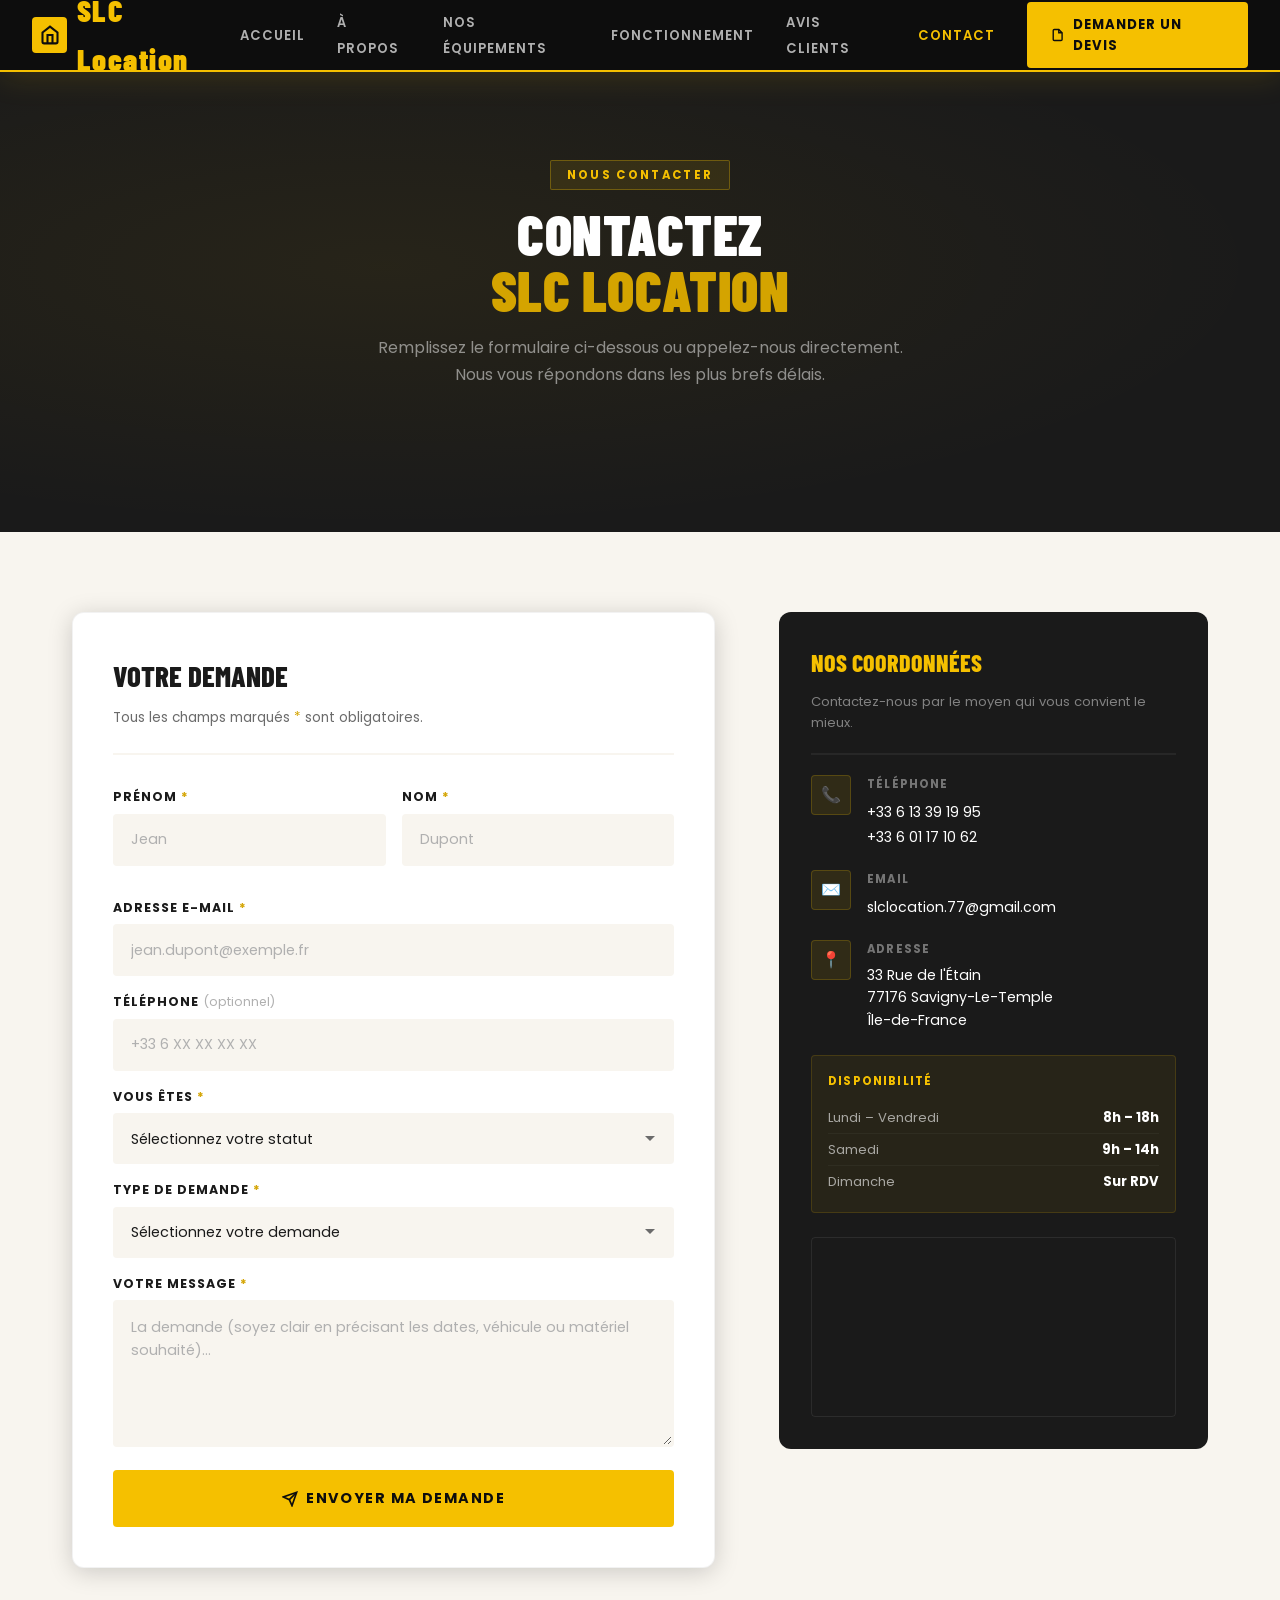
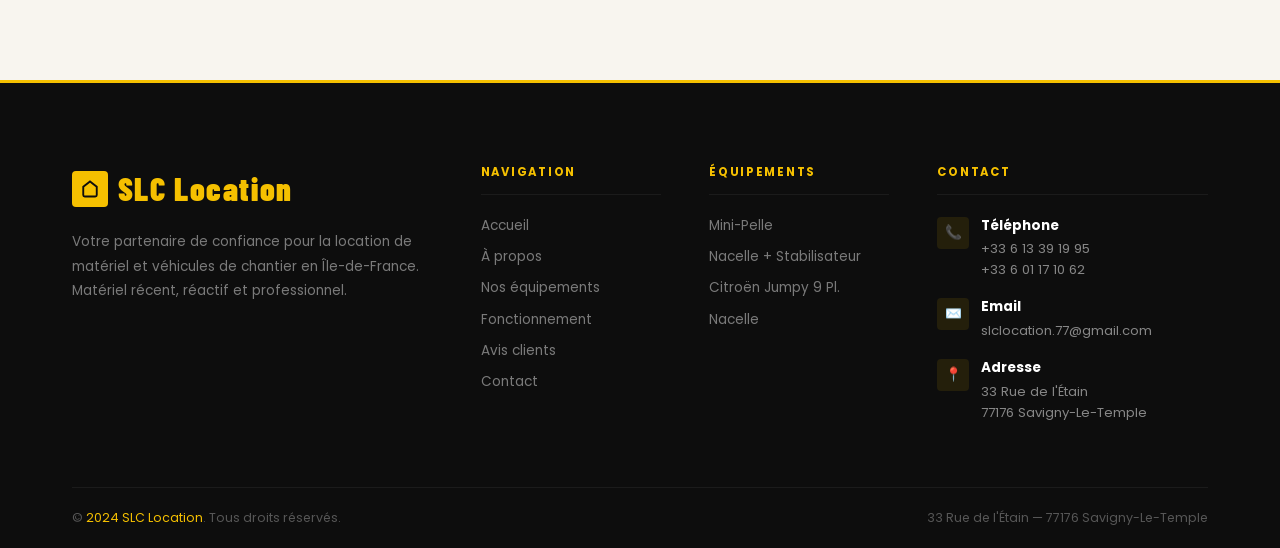
==== contact.html @ 25ac8e3c "Update contact.html" ====
<!DOCTYPE html>
<html lang="fr">
<head>
  <meta charset="UTF-8" />
  <meta name="viewport" content="width=device-width, initial-scale=1.0" />

  <!-- SEO -->
  <title>Contact &amp; Devis — SLC Location | Matériel Chantier Savigny-Le-Temple</title>
  <meta name="description" content="Contactez SLC Location pour un devis rapide de location de nacelles, mini-pelles, véhicules utilitaires. Réponse sous 24h. Savigny-Le-Temple, Île-de-France." />
  <meta name="keywords" content="contact SLC Location, devis location matériel chantier, location nacelle Seine-et-Marne, devis mini-pelle" />
  <meta name="author" content="SLC Location" />
  <meta name="robots" content="index, follow" />

  <!-- Open Graph -->
  <meta property="og:title" content="Contact — SLC Location" />
  <meta property="og:description" content="Demandez votre devis en ligne. Réponse rapide garantie." />
  <meta property="og:type" content="website" />
  <meta property="og:locale" content="fr_FR" />

  <!-- Fonts -->
  <link rel="preconnect" href="https://fonts.googleapis.com" />
  <link rel="preconnect" href="https://fonts.gstatic.com" crossorigin />
  <link href="https://fonts.googleapis.com/css2?family=Poppins:wght@300;400;500;600;700;800;900&family=Barlow+Condensed:wght@700;800;900&display=swap" rel="stylesheet" />

  <!-- Styles -->
  <link rel="stylesheet" href="style.css" />

  <!-- Canonical -->
  <link rel="canonical" href="https://slclocation.fr/contact.html" />
</head>
<body>

  <!-- =============================================
       NAVIGATION
       ============================================= -->
  <nav class="navbar scrolled" role="navigation" aria-label="Navigation principale">
    <a href="index.html" class="navbar__logo" aria-label="SLC Location - Retour accueil">
      <div class="navbar__logo-icon" aria-hidden="true">
        <svg width="20" height="20" viewBox="0 0 24 24" fill="none" stroke="currentColor" stroke-width="2.5">
          <path d="M3 9l9-7 9 7v11a2 2 0 0 1-2 2H5a2 2 0 0 1-2-2z"/>
          <polyline points="9 22 9 12 15 12 15 22"/>
        </svg>
      </div>
      <span>SLC <span>Location</span></span>
    </a>

    <!-- Desktop Menu -->
    <ul class="navbar__menu" role="list">
      <li><a href="index.html#accueil">Accueil</a></li>
      <li><a href="index.html#apropos">À propos</a></li>
      <li><a href="index.html#equipements">Nos équipements</a></li>
      <li><a href="index.html#fonctionnement">Fonctionnement</a></li>
      <li><a href="index.html#avis">Avis clients</a></li>
      <li><a href="contact.html" style="color:var(--yellow)">Contact</a></li>
      <li><a href="contact.html" class="btn-devis">
        <svg width="14" height="14" viewBox="0 0 24 24" fill="none" stroke="currentColor" stroke-width="2.5" aria-hidden="true">
          <path d="M14 2H6a2 2 0 0 0-2 2v16a2 2 0 0 0 2 2h12a2 2 0 0 0 2-2V8z"/>
          <polyline points="14 2 14 8 20 8"/>
        </svg>
        Demander un devis
      </a></li>
    </ul>

    <!-- Hamburger -->
    <button
      id="hamburger-btn"
      class="navbar__hamburger"
      aria-label="Ouvrir le menu"
      onclick="
        var menu = document.getElementById('mobile-menu');
        var btn = document.getElementById('hamburger-btn');
        var isOpen = menu.classList.toggle('open');
        btn.classList.toggle('active', isOpen);
        document.body.style.overflow = isOpen ? 'hidden' : '';
      "
    >
      <span></span><span></span><span></span>
    </button>
  </nav>

  <!-- Mobile Menu -->
  <div id="mobile-menu" class="navbar__mobile" role="navigation" aria-label="Menu mobile">
    <a href="index.html#accueil">Accueil</a>
    <a href="index.html#apropos">À propos</a>
    <a href="index.html#equipements">Nos équipements</a>
    <a href="index.html#fonctionnement">Fonctionnement</a>
    <a href="index.html#avis">Avis clients</a>
    <a href="contact.html">Contact</a>
    <a href="contact.html" class="btn-devis">Demander un devis</a>
  </div>

  <!-- =============================================
       HERO CONTACT
       ============================================= -->
  <header class="contact-hero" aria-labelledby="contact-hero-title">
    <div class="container" style="position:relative;z-index:1">
      <div class="section-header">
        <div class="section-tag">Nous contacter</div>
        <h1 class="section-title" id="contact-hero-title">Contactez<br /><span>SLC Location</span></h1>
        <p class="section-subtitle">Remplissez le formulaire ci-dessous ou appelez-nous directement. Nous vous répondons dans les plus brefs délais.</p>
      </div>
    </div>
  </header>

  <!-- =============================================
       SECTION CONTACT
       ============================================= -->
  <main class="contact-section" id="main-content">
    <div class="container">
      <div class="contact__grid">

        <!-- ---- FORMULAIRE ---- -->
        <div class="reveal">
          <div class="contact-form">
            <h2 class="form-title">Votre demande</h2>
            <p class="form-subtitle">Tous les champs marqués <span style="color:var(--yellow-dark)">*</span> sont obligatoires.</p>

            <!--
              FORMSPREE : Remplacez ACTION par votre endpoint Formspree
              Ex: https://formspree.io/f/VOTRE_ID
            -->
            <form
              id="contact-form"
              action="https://formspree.io/f/YOUR_FORM_ID"
              method="POST"
              novalidate
              aria-label="Formulaire de contact SLC Location"
            >
              <!-- Honeypot anti-spam -->
              <input type="text" name="_gotcha" style="display:none" aria-hidden="true" tabindex="-1" />

              <!-- Prénom / Nom -->
              <div class="form-row">
                <div class="form-group">
                  <label for="prenom">Prénom <span class="required" aria-label="obligatoire">*</span></label>
                  <input
                    type="text"
                    id="prenom"
                    name="prenom"
                    placeholder="Jean"
                    required
                    autocomplete="given-name"
                    aria-required="true"
                  />
                </div>
                <div class="form-group">
                  <label for="nom">Nom <span class="required" aria-label="obligatoire">*</span></label>
                  <input
                    type="text"
                    id="nom"
                    name="nom"
                    placeholder="Dupont"
                    required
                    autocomplete="family-name"
                    aria-required="true"
                  />
                </div>
              </div>

              <!-- Email -->
              <div class="form-group">
                <label for="email">Adresse e-mail <span class="required" aria-label="obligatoire">*</span></label>
                <input
                  type="email"
                  id="email"
                  name="email"
                  placeholder="jean.dupont@exemple.fr"
                  required
                  autocomplete="email"
                  aria-required="true"
                />
              </div>

              <!-- Téléphone (optionnel) -->
              <div class="form-group">
                <label for="telephone">Téléphone <span style="color:var(--gray-light);font-weight:400;text-transform:none;letter-spacing:0;">(optionnel)</span></label>
                <input
                  type="tel"
                  id="telephone"
                  name="telephone"
                  placeholder="+33 6 XX XX XX XX"
                  autocomplete="tel"
                />
              </div>

              <!-- Statut -->
              <div class="form-group">
                <label for="statut">Vous êtes <span class="required" aria-label="obligatoire">*</span></label>
                <select id="statut" name="statut" required aria-required="true">
                  <option value="" disabled selected>Sélectionnez votre statut</option>
                  <option value="particulier">Particulier</option>
                  <option value="entreprise">Entreprise</option>
                  <option value="artisan">Artisan</option>
                  <option value="autre">Autre</option>
                </select>
              </div>

              <!-- Type de demande -->
              <div class="form-group">
                <label for="type_demande">Type de demande <span class="required" aria-label="obligatoire">*</span></label>
                <select id="type_demande" name="type_demande" required aria-required="true">
                  <option value="" disabled selected>Sélectionnez votre demande</option>
                  <option value="question">Question</option>
                  <option value="devis">Demande de devis</option>
                </select>
              </div>

              <!-- Message -->
              <div class="form-group">
                <label for="message">Votre message <span class="required" aria-label="obligatoire">*</span></label>
                <textarea
                  id="message"
                  name="message"
                  placeholder="La demande (soyez clair en précisant les dates, véhicule ou matériel souhaité)…"
                  required
                  aria-required="true"
                  rows="5"
                ></textarea>
              </div>

              <button type="submit" class="btn-submit">
                <svg width="16" height="16" viewBox="0 0 24 24" fill="none" stroke="currentColor" stroke-width="2.5" aria-hidden="true">
                  <line x1="22" y1="2" x2="11" y2="13"/>
                  <polygon points="22 2 15 22 11 13 2 9 22 2"/>
                </svg>
                Envoyer ma demande
              </button>

            </form>

            <!-- Message de succès -->
            <div id="form-success" class="form-success" role="alert" aria-live="polite">
              <div class="form-success__icon" aria-hidden="true">✅</div>
              <h3>Demande envoyée !</h3>
              <p>Votre demande a été envoyée avec succès. Nous vous recontactons dans les plus brefs délais.</p>
            </div>

          </div>
        </div><!-- /.reveal -->

        <!-- ---- INFOS CONTACT ---- -->
        <aside aria-label="Informations de contact">

          <div class="contact-info-card reveal-right">
            <h3>Nos coordonnées</h3>
            <p style="font-size:0.82rem;color:rgba(255,255,255,0.45);margin-bottom:0.5rem;">Contactez-nous par le moyen qui vous convient le mieux.</p>

            <div class="info-divider"></div>

            <!-- Téléphones -->
            <div class="contact-info-item">
              <div class="contact-info-icon" aria-hidden="true">📞</div>
              <div>
                <h4>Téléphone</h4>
                <a href="tel:+33613391995">+33 6 13 39 19 95</a><br />
                <a href="tel:+33601171062">+33 6 01 17 10 62</a>
              </div>
            </div>

            <!-- Email -->
            <div class="contact-info-item">
              <div class="contact-info-icon" aria-hidden="true">✉️</div>
              <div>
                <h4>Email</h4>
                <a href="mailto:slclocation.77@gmail.com">slclocation.77@gmail.com</a>
              </div>
            </div>

            <!-- Adresse -->
            <div class="contact-info-item">
              <div class="contact-info-icon" aria-hidden="true">📍</div>
              <div>
                <h4>Adresse</h4>
                <p>33 Rue de l'Étain<br />77176 Savigny-Le-Temple<br />Île-de-France</p>
              </div>
            </div>

            <!-- Disponibilité -->
            <div class="contact-availability" role="region" aria-label="Horaires de disponibilité">
              <h4>Disponibilité</h4>
              <div class="contact-availability-item">
                <span>Lundi – Vendredi</span>
                <strong>8h – 18h</strong>
              </div>
              <div class="contact-availability-item">
                <span>Samedi</span>
                <strong>9h – 14h</strong>
              </div>
              <div class="contact-availability-item">
                <span>Dimanche</span>
                <strong>Sur RDV</strong>
              </div>
            </div>

            <!-- Google Maps -->
            <div class="map-contact" aria-label="Carte de localisation SLC Location">
              <iframe
                src="https://www.google.com/maps/embed?pb=!1m18!1m12!1m3!1d2641.2!2d2.579!3d48.578!2m3!1f0!2f0!3f0!3m2!1i1024!2i768!4f13.1!3m3!1m2!1s0x47e5fca4b6e1c1a1%3A0x0!2s33+Rue+de+l'%C3%89tain%2C+77176+Savigny-le-Temple!5e0!3m2!1sfr!2sfr!4v1"
                loading="lazy"
                title="Localisation SLC Location sur Google Maps"
                referrerpolicy="no-referrer-when-downgrade"
              ></iframe>
            </div>

          </div><!-- /.contact-info-card -->

        </aside>

      </div><!-- /.contact__grid -->
    </div>
  </main>

  <!-- =============================================
       FOOTER
       ============================================= -->
  <footer role="contentinfo">
    <div class="container">
      <div class="footer__grid">

        <div class="footer__brand">
          <a href="index.html" class="navbar__logo" aria-label="SLC Location">
            <div class="navbar__logo-icon" aria-hidden="true">
              <svg width="18" height="18" viewBox="0 0 24 24" fill="none" stroke="currentColor" stroke-width="2.5">
                <path d="M3 9l9-7 9 7v11a2 2 0 0 1-2 2H5a2 2 0 0 1-2-2z"/>
              </svg>
            </div>
            <span>SLC <span>Location</span></span>
          </a>
          <p>Votre partenaire de confiance pour la location de matériel et véhicules de chantier en Île-de-France. Matériel récent, réactif et professionnel.</p>
        </div>

        <div class="footer__col">
          <h4>Navigation</h4>
          <nav class="footer__links" aria-label="Navigation footer">
            <a href="index.html#accueil">Accueil</a>
            <a href="index.html#apropos">À propos</a>
            <a href="index.html#equipements">Nos équipements</a>
            <a href="index.html#fonctionnement">Fonctionnement</a>
            <a href="index.html#avis">Avis clients</a>
            <a href="contact.html">Contact</a>
          </nav>
        </div>

        <div class="footer__col">
          <h4>Équipements</h4>
          <div class="footer__links">
            <a href="index.html#equipements">Mini-Pelle</a>
            <a href="index.html#equipements">Nacelle + Stabilisateur</a>
            <a href="index.html#equipements">Citroën Jumpy 9 Pl.</a>
            <a href="index.html#equipements">Nacelle</a>
          </div>
        </div>

        <div class="footer__col">
          <h4>Contact</h4>
          <div class="footer__contact-item">
            <div class="footer__contact-icon" aria-hidden="true">📞</div>
            <p>
              <strong>Téléphone</strong>
              <a href="tel:+33613391995">+33 6 13 39 19 95</a><br />
              <a href="tel:+33601171062">+33 6 01 17 10 62</a>
            </p>
          </div>
          <div class="footer__contact-item">
            <div class="footer__contact-icon" aria-hidden="true">✉️</div>
            <p>
              <strong>Email</strong>
              <a href="mailto:slclocation.77@gmail.com">slclocation.77@gmail.com</a>
            </p>
          </div>
          <div class="footer__contact-item">
            <div class="footer__contact-icon" aria-hidden="true">📍</div>
            <p>
              <strong>Adresse</strong>
              33 Rue de l'Étain<br />
              77176 Savigny-Le-Temple
            </p>
          </div>
        </div>

      </div>

      <div class="footer__bottom">
        <p>© <span class="footer-year">2024</span> <span>SLC Location</span>. Tous droits réservés.</p>
        <p>33 Rue de l'Étain — 77176 Savigny-Le-Temple</p>
      </div>
    </div>
  </footer>

  <!-- Script -->
  <script src="script.js" defer></script>
</body>
</html>
---- style.css ----
/* ============================================
   SLC LOCATION â€” STYLESHEET
   Design: BTP Premium / Industrial
   ============================================ */

@import url('https://fonts.googleapis.com/css2?family=Poppins:wght@300;400;500;600;700;800;900&family=Barlow+Condensed:wght@700;800;900&display=swap');

/* ---- VARIABLES ---- */
:root {
  --yellow: #F5C000;
  --yellow-light: #FFD740;
  --yellow-dark: #D4A400;
  --black: #0D0D0D;
  --dark: #1A1A1A;
  --dark2: #252525;
  --gray: #3A3A3A;
  --gray-mid: #6B6B6B;
  --gray-light: #B0B0B0;
  --white: #FFFFFF;
  --off-white: #F8F5EF;
  --radius: 4px;
  --radius-lg: 12px;
  --shadow: 0 4px 24px rgba(0,0,0,0.18);
  --shadow-lg: 0 12px 48px rgba(0,0,0,0.28);
  --transition: 0.3s cubic-bezier(0.4, 0, 0.2, 1);
  --font-display: 'Barlow Condensed', sans-serif;
  --font-body: 'Poppins', sans-serif;
}

/* ---- RESET & BASE ---- */
*, *::before, *::after { box-sizing: border-box; margin: 0; padding: 0; }

html { scroll-behavior: smooth; font-size: 16px; }

body {
  font-family: var(--font-body);
  background: var(--white);
  color: var(--dark);
  line-height: 1.6;
  overflow-x: hidden;
}

img { max-width: 100%; height: auto; display: block; }

a { text-decoration: none; color: inherit; }

ul { list-style: none; }

/* ---- SCROLLBAR ---- */
::-webkit-scrollbar { width: 6px; }
::-webkit-scrollbar-track { background: var(--dark); }
::-webkit-scrollbar-thumb { background: var(--yellow); border-radius: 3px; }

/* ============================================
   NAVIGATION
   ============================================ */
.navbar {
  position: fixed;
  top: 0; left: 0; right: 0;
  z-index: 1000;
  padding: 0 2rem;
  height: 72px;
  display: flex;
  align-items: center;
  justify-content: space-between;
  background: rgba(13, 13, 13, 0.95);
  backdrop-filter: blur(12px);
  -webkit-backdrop-filter: blur(12px);
  border-bottom: 2px solid transparent;
  transition: border-color var(--transition), box-shadow var(--transition);
}

.navbar.scrolled {
  border-bottom-color: var(--yellow);
  box-shadow: 0 4px 32px rgba(245,192,0,0.15);
}

.navbar__logo {
  display: flex;
  align-items: center;
  gap: 0.6rem;
  font-family: var(--font-display);
  font-size: 1.9rem;
  font-weight: 900;
  letter-spacing: 0.05em;
  color: var(--white);
}

.navbar__logo span {
  color: var(--yellow);
}

.navbar__logo-icon {
  width: 36px; height: 36px;
  background: var(--yellow);
  border-radius: 4px;
  display: flex; align-items: center; justify-content: center;
}

.navbar__logo-icon svg { color: var(--black); }

.navbar__menu {
  display: flex;
  align-items: center;
  gap: 2rem;
}

.navbar__menu a {
  font-size: 0.82rem;
  font-weight: 600;
  letter-spacing: 0.08em;
  text-transform: uppercase;
  color: var(--gray-light);
  transition: color var(--transition);
  position: relative;
}

.navbar__menu a::after {
  content: '';
  position: absolute;
  bottom: -4px; left: 0;
  width: 0; height: 2px;
  background: var(--yellow);
  transition: width var(--transition);
}

.navbar__menu a:hover { color: var(--white); }
.navbar__menu a:hover::after { width: 100%; }

.btn-devis {
  display: inline-flex;
  align-items: center;
  gap: 0.5rem;
  padding: 0.6rem 1.4rem;
  background: var(--yellow);
  color: var(--black) !important;
  font-size: 0.82rem !important;
  font-weight: 700 !important;
  letter-spacing: 0.06em;
  text-transform: uppercase;
  border-radius: var(--radius);
  border: 2px solid var(--yellow);
  cursor: pointer;
  transition: background var(--transition), transform var(--transition), box-shadow var(--transition);
}

.btn-devis:hover {
  background: var(--yellow-light);
  transform: translateY(-1px);
  box-shadow: 0 6px 20px rgba(245,192,0,0.4);
}

.btn-devis::after { display: none !important; }

/* Hamburger */
.navbar__hamburger {
  display: none;
  flex-direction: column;
  gap: 5px;
  cursor: pointer;
  padding: 10px;
  background: none;
  border: none;
  touch-action: manipulation;
  -webkit-tap-highlight-color: transparent;
  min-width: 44px;
  min-height: 44px;
  align-items: center;
  justify-content: center;
}

.navbar__hamburger span {
  display: block;
  width: 24px; height: 2px;
  background: var(--white);
  transition: all var(--transition);
  transform-origin: center;
}

.navbar__hamburger.active span:nth-child(1) { transform: translateY(7px) rotate(45deg); }
.navbar__hamburger.active span:nth-child(2) { opacity: 0; transform: scaleX(0); }
.navbar__hamburger.active span:nth-child(3) { transform: translateY(-7px) rotate(-45deg); }

/* Mobile menu */
.navbar__mobile {
  position: fixed;
  top: 72px; left: 0; right: 0;
  background: var(--dark);
  padding: 1.5rem 2rem 2rem;
  flex-direction: column;
  gap: 1rem;
  border-top: 2px solid var(--yellow);
  z-index: 9999;
  display: none;
}

.navbar__mobile.open {
  display: flex;
}

.navbar__mobile a {
  font-size: 1rem;
  font-weight: 600;
  letter-spacing: 0.06em;
  text-transform: uppercase;
  color: var(--gray-light);
  padding: 0.75rem 0;
  border-bottom: 1px solid var(--gray);
  transition: color var(--transition), padding-left var(--transition);
}

.navbar__mobile a:hover { color: var(--yellow); padding-left: 8px; }

.navbar__mobile .btn-devis {
  margin-top: 0.5rem;
  justify-content: center;
  padding: 0.9rem;
  font-size: 0.9rem !important;
  border-bottom: none;
}

.navbar__mobile .btn-devis:hover { padding-left: 1.4rem; }

/* ============================================
   HERO
   ============================================ */
.hero {
  position: relative;
  min-height: 100vh;
  display: flex;
  align-items: center;
  overflow: hidden;
  background: var(--black);
}

.hero__bg {
  position: absolute;
  inset: 0;
  background-image: url('https://images.unsplash.com/photo-1504307651254-35680f356dfd?w=1600&q=80');
  background-size: cover;
  background-position: center;
  opacity: 0.35;
  transform: scale(1.05);
  transition: transform 8s ease;
}

.hero.loaded .hero__bg { transform: scale(1); }

.hero__overlay {
  position: absolute;
  inset: 0;
  background: linear-gradient(
    135deg,
    rgba(13,13,13,0.92) 0%,
    rgba(13,13,13,0.6) 50%,
    rgba(245,192,0,0.08) 100%
  );
}

/* Diagonal stripe accent */
.hero::after {
  content: '';
  position: absolute;
  bottom: -2px; left: 0; right: 0;
  height: 80px;
  background: var(--white);
  clip-path: polygon(0 100%, 100% 100%, 100% 0);
}

.hero__content {
  position: relative;
  z-index: 2;
  max-width: 1200px;
  margin: 0 auto;
  padding: 8rem 2rem 6rem;
  width: 100%;
}

.hero__badge {
  display: inline-flex;
  align-items: center;
  gap: 0.5rem;
  background: rgba(245,192,0,0.15);
  border: 1px solid rgba(245,192,0,0.4);
  color: var(--yellow);
  font-size: 0.78rem;
  font-weight: 700;
  letter-spacing: 0.15em;
  text-transform: uppercase;
  padding: 0.4rem 1rem;
  border-radius: 2px;
  margin-bottom: 1.5rem;
  opacity: 0;
  animation: fadeInUp 0.8s 0.2s forwards;
}

.hero__badge::before {
  content: '';
  width: 6px; height: 6px;
  background: var(--yellow);
  border-radius: 50%;
  animation: pulse 2s infinite;
}

@keyframes pulse {
  0%, 100% { opacity: 1; transform: scale(1); }
  50% { opacity: 0.5; transform: scale(1.4); }
}

.hero__title {
  font-family: var(--font-display);
  font-size: clamp(3.5rem, 9vw, 8rem);
  font-weight: 900;
  line-height: 0.9;
  letter-spacing: -0.01em;
  color: var(--white);
  text-transform: uppercase;
  margin-bottom: 1rem;
  opacity: 0;
  animation: fadeInUp 0.8s 0.4s forwards;
}

.hero__title span { color: var(--yellow); }

.hero__subtitle {
  font-size: clamp(1rem, 2.5vw, 1.3rem);
  font-weight: 500;
  color: var(--yellow-light);
  letter-spacing: 0.05em;
  text-transform: uppercase;
  margin-bottom: 1.5rem;
  opacity: 0;
  animation: fadeInUp 0.8s 0.6s forwards;
}

.hero__text {
  font-size: 1rem;
  color: rgba(255,255,255,0.72);
  max-width: 600px;
  line-height: 1.75;
  margin-bottom: 2.5rem;
  opacity: 0;
  animation: fadeInUp 0.8s 0.8s forwards;
}

.hero__cta {
  display: flex;
  gap: 1rem;
  flex-wrap: wrap;
  opacity: 0;
  animation: fadeInUp 0.8s 1s forwards;
}

.btn-primary {
  display: inline-flex;
  align-items: center;
  gap: 0.6rem;
  padding: 1rem 2rem;
  background: var(--yellow);
  color: var(--black);
  font-family: var(--font-body);
  font-size: 0.9rem;
  font-weight: 700;
  letter-spacing: 0.08em;
  text-transform: uppercase;
  border: 2px solid var(--yellow);
  border-radius: var(--radius);
  cursor: pointer;
  transition: all var(--transition);
}

.btn-primary:hover {
  background: transparent;
  color: var(--yellow);
  transform: translateY(-2px);
  box-shadow: 0 8px 32px rgba(245,192,0,0.35);
}

.btn-secondary {
  display: inline-flex;
  align-items: center;
  gap: 0.6rem;
  padding: 1rem 2rem;
  background: transparent;
  color: var(--white);
  font-family: var(--font-body);
  font-size: 0.9rem;
  font-weight: 600;
  letter-spacing: 0.08em;
  text-transform: uppercase;
  border: 2px solid rgba(255,255,255,0.3);
  border-radius: var(--radius);
  cursor: pointer;
  transition: all var(--transition);
}

.btn-secondary:hover {
  border-color: var(--white);
  background: rgba(255,255,255,0.08);
  transform: translateY(-2px);
}

.hero__stats {
  position: absolute;
  bottom: 120px;
  right: 2rem;
  display: flex;
  flex-direction: column;
  gap: 1.5rem;
  opacity: 0;
  animation: fadeInRight 0.8s 1.2s forwards;
}

.hero__stat {
  text-align: right;
  padding: 1rem 1.4rem;
  background: rgba(255,255,255,0.05);
  border: 1px solid rgba(255,255,255,0.1);
  border-right: 3px solid var(--yellow);
  backdrop-filter: blur(8px);
}

.hero__stat-num {
  font-family: var(--font-display);
  font-size: 2.2rem;
  font-weight: 900;
  color: var(--yellow);
  line-height: 1;
}

.hero__stat-label {
  font-size: 0.72rem;
  font-weight: 600;
  letter-spacing: 0.1em;
  text-transform: uppercase;
  color: rgba(255,255,255,0.5);
}

@keyframes fadeInUp {
  from { opacity: 0; transform: translateY(30px); }
  to { opacity: 1; transform: translateY(0); }
}

@keyframes fadeInRight {
  from { opacity: 0; transform: translateX(30px); }
  to { opacity: 1; transform: translateX(0); }
}

/* ============================================
   SECTIONS COMMONS
   ============================================ */
section { overflow: hidden; }

.container {
  max-width: 1200px;
  margin: 0 auto;
  padding: 0 2rem;
}

.section-header {
  text-align: center;
  margin-bottom: 4rem;
}

.section-tag {
  display: inline-block;
  font-size: 0.72rem;
  font-weight: 700;
  letter-spacing: 0.2em;
  text-transform: uppercase;
  color: var(--yellow-dark);
  background: rgba(245,192,0,0.1);
  border: 1px solid rgba(245,192,0,0.25);
  padding: 0.3rem 1rem;
  border-radius: 2px;
  margin-bottom: 1rem;
}

.section-title {
  font-family: var(--font-display);
  font-size: clamp(2rem, 5vw, 3.5rem);
  font-weight: 900;
  text-transform: uppercase;
  line-height: 1;
  letter-spacing: 0.01em;
  color: var(--dark);
  margin-bottom: 1rem;
}

.section-title span { color: var(--yellow-dark); }

.section-subtitle {
  font-size: 1rem;
  color: var(--gray-mid);
  max-width: 560px;
  margin: 0 auto;
  line-height: 1.7;
}

/* Animate on scroll â€” masquÃ© UNIQUEMENT si JS est actif (body.js-ready) */
.js-ready .reveal {
  opacity: 0;
  transform: translateY(40px);
  transition: opacity 0.7s ease, transform 0.7s ease;
}
.js-ready .reveal.visible {
  opacity: 1;
  transform: translateY(0);
}

.js-ready .reveal-left {
  opacity: 0;
  transform: translateX(-40px);
  transition: opacity 0.7s ease, transform 0.7s ease;
}
.js-ready .reveal-left.visible {
  opacity: 1;
  transform: translateX(0);
}

.js-ready .reveal-right {
  opacity: 0;
  transform: translateX(40px);
  transition: opacity 0.7s ease, transform 0.7s ease;
}
.js-ready .reveal-right.visible {
  opacity: 1;
  transform: translateX(0);
}

/* ============================================
   ABOUT
   ============================================ */
#apropos {
  padding: 7rem 0;
  background: var(--off-white);
  position: relative;
}

.about__grid {
  display: grid;
  grid-template-columns: 1fr 1fr;
  gap: 5rem;
  align-items: center;
}

.about__visual {
  position: relative;
}

.about__img-wrap {
  position: relative;
  border-radius: var(--radius-lg);
  overflow: hidden;
  aspect-ratio: 4/3;
}

.about__img-wrap img {
  width: 100%; height: 100%;
  object-fit: cover;
  transition: transform 0.6s ease;
}

.about__img-wrap:hover img { transform: scale(1.04); }

.about__badge-float {
  position: absolute;
  bottom: -20px; right: -20px;
  background: var(--yellow);
  padding: 1.5rem;
  border-radius: var(--radius-lg);
  text-align: center;
  box-shadow: var(--shadow-lg);
}

.about__badge-float strong {
  display: block;
  font-family: var(--font-display);
  font-size: 2.5rem;
  font-weight: 900;
  color: var(--black);
  line-height: 1;
}

.about__badge-float span {
  font-size: 0.72rem;
  font-weight: 700;
  text-transform: uppercase;
  letter-spacing: 0.08em;
  color: rgba(0,0,0,0.6);
}

.about__content .section-header { text-align: left; }
.about__content .section-subtitle { margin: 0; }

.about__text {
  margin-top: 1.5rem;
  font-size: 0.95rem;
  color: var(--gray-mid);
  line-height: 1.8;
}

.about__features {
  margin-top: 2.5rem;
  display: grid;
  grid-template-columns: 1fr 1fr;
  gap: 1rem;
}

.about__feature {
  display: flex;
  align-items: flex-start;
  gap: 0.75rem;
  padding: 1rem;
  background: var(--white);
  border-radius: var(--radius);
  border-left: 3px solid var(--yellow);
  transition: transform var(--transition), box-shadow var(--transition);
}

.about__feature:hover {
  transform: translateY(-2px);
  box-shadow: var(--shadow);
}

.about__feature-icon {
  width: 36px; height: 36px;
  background: rgba(245,192,0,0.12);
  border-radius: var(--radius);
  display: flex; align-items: center; justify-content: center;
  flex-shrink: 0;
  color: var(--yellow-dark);
  font-size: 1rem;
}

.about__feature-text strong {
  display: block;
  font-size: 0.82rem;
  font-weight: 700;
  color: var(--dark);
}

.about__feature-text span {
  font-size: 0.76rem;
  color: var(--gray-mid);
}

/* ============================================
   EQUIPMENT
   ============================================ */
#equipements {
  padding: 7rem 0;
  background: var(--dark);
  position: relative;
}

#equipements .section-title { color: var(--white); }
#equipements .section-tag {
  color: var(--yellow);
  background: rgba(245,192,0,0.1);
  border-color: rgba(245,192,0,0.3);
}
#equipements .section-subtitle { color: rgba(255,255,255,0.5); }

.equipment__grid {
  display: grid;
  grid-template-columns: repeat(auto-fit, minmax(260px, 1fr));
  gap: 1.5rem;
}

.equipment__card {
  background: var(--dark2);
  border: 1px solid rgba(255,255,255,0.06);
  border-radius: var(--radius-lg);
  overflow: hidden;
  cursor: pointer;
  transition: transform var(--transition), box-shadow var(--transition), border-color var(--transition);
  position: relative;
  group: true;
}

.equipment__card:hover {
  transform: translateY(-6px);
  box-shadow: 0 16px 48px rgba(0,0,0,0.5), 0 0 0 2px var(--yellow);
  border-color: var(--yellow);
}

.equipment__card-img {
  position: relative;
  aspect-ratio: 16/10;
  overflow: hidden;
  background: var(--gray);
}

.equipment__card-img img {
  width: 100%; height: 100%;
  object-fit: cover;
  transition: transform 0.6s ease;
  filter: brightness(0.85);
}

.equipment__card:hover .equipment__card-img img {
  transform: scale(1.07);
  filter: brightness(1);
}

.equipment__card-badge {
  position: absolute;
  top: 12px; left: 12px;
  background: var(--yellow);
  color: var(--black);
  font-size: 0.68rem;
  font-weight: 800;
  letter-spacing: 0.1em;
  text-transform: uppercase;
  padding: 0.3rem 0.7rem;
  border-radius: 2px;
}

.equipment__card-body {
  padding: 1.5rem;
}

.equipment__card-title {
  font-family: var(--font-display);
  font-size: 1.5rem;
  font-weight: 800;
  text-transform: uppercase;
  color: var(--white);
  margin-bottom: 0.5rem;
  line-height: 1.1;
}

.equipment__card-desc {
  font-size: 0.84rem;
  color: rgba(255,255,255,0.55);
  line-height: 1.6;
  margin-bottom: 1rem;
}

.equipment__card-specs {
  display: flex;
  flex-wrap: wrap;
  gap: 0.4rem;
  margin-bottom: 1.25rem;
}

.equipment__card-spec {
  display: flex;
  align-items: center;
  gap: 0.35rem;
  font-size: 0.72rem;
  font-weight: 600;
  color: var(--yellow);
  background: rgba(245,192,0,0.08);
  border: 1px solid rgba(245,192,0,0.2);
  padding: 0.25rem 0.6rem;
  border-radius: 2px;
}

.equipment__card-actions {
  display: flex;
  gap: 0.75rem;
}

.btn-card-primary {
  flex: 1;
  padding: 0.7rem;
  background: var(--yellow);
  color: var(--black);
  font-size: 0.78rem;
  font-weight: 700;
  letter-spacing: 0.06em;
  text-transform: uppercase;
  border: none;
  border-radius: var(--radius);
  cursor: pointer;
  transition: all var(--transition);
  text-align: center;
}

.btn-card-primary:hover {
  background: var(--yellow-light);
  transform: translateY(-1px);
}

.btn-card-secondary {
  padding: 0.7rem 1rem;
  background: transparent;
  color: rgba(255,255,255,0.6);
  font-size: 0.78rem;
  font-weight: 600;
  border: 1px solid rgba(255,255,255,0.15);
  border-radius: var(--radius);
  cursor: pointer;
  transition: all var(--transition);
  white-space: nowrap;
}

.btn-card-secondary:hover {
  color: var(--white);
  border-color: rgba(255,255,255,0.4);
  background: rgba(255,255,255,0.06);
}

/* ============================================
   MODAL PRODUIT
   ============================================ */
.modal-overlay {
  position: fixed;
  inset: 0;
  background: rgba(0,0,0,0.85);
  z-index: 2000;
  display: flex;
  align-items: center;
  justify-content: center;
  padding: 2rem;
  opacity: 0;
  pointer-events: none;
  transition: opacity var(--transition);
  backdrop-filter: blur(4px);
}

.modal-overlay.active {
  opacity: 1;
  pointer-events: all;
}

.modal {
  background: var(--dark2);
  border: 1px solid rgba(255,255,255,0.1);
  border-radius: var(--radius-lg);
  max-width: 700px;
  width: 100%;
  max-height: 90vh;
  overflow-y: auto;
  transform: translateY(20px) scale(0.97);
  transition: transform var(--transition);
}

.modal-overlay.active .modal {
  transform: translateY(0) scale(1);
}

.modal__header {
  position: relative;
  aspect-ratio: 16/7;
  overflow: hidden;
}

.modal__header img {
  width: 100%; height: 100%;
  object-fit: cover;
  filter: brightness(0.7);
}

.modal__header-content {
  position: absolute;
  bottom: 1.5rem; left: 2rem; right: 2rem;
}

.modal__header-title {
  font-family: var(--font-display);
  font-size: 2.5rem;
  font-weight: 900;
  text-transform: uppercase;
  color: var(--white);
  text-shadow: 0 2px 12px rgba(0,0,0,0.5);
}

.modal__close {
  position: absolute;
  top: 1rem; right: 1rem;
  width: 36px; height: 36px;
  background: rgba(0,0,0,0.6);
  border: 1px solid rgba(255,255,255,0.2);
  border-radius: 50%;
  color: var(--white);
  font-size: 1.1rem;
  cursor: pointer;
  display: flex; align-items: center; justify-content: center;
  transition: background var(--transition);
}

.modal__close:hover { background: rgba(245,192,0,0.5); }

.modal__body {
  padding: 2rem;
}

.modal__description {
  font-size: 0.95rem;
  color: rgba(255,255,255,0.7);
  line-height: 1.8;
  margin-bottom: 1.5rem;
}

.modal__specs-title {
  font-size: 0.72rem;
  font-weight: 700;
  letter-spacing: 0.15em;
  text-transform: uppercase;
  color: var(--yellow);
  margin-bottom: 0.75rem;
}

.modal__specs {
  display: flex;
  flex-wrap: wrap;
  gap: 0.5rem;
  margin-bottom: 2rem;
}

.modal__spec {
  display: flex;
  align-items: center;
  gap: 0.4rem;
  font-size: 0.85rem;
  font-weight: 600;
  color: var(--white);
  background: rgba(255,255,255,0.06);
  border: 1px solid rgba(255,255,255,0.12);
  padding: 0.45rem 0.9rem;
  border-radius: var(--radius);
}

.modal__spec::before {
  content: 'âœ“';
  color: var(--yellow);
  font-weight: 900;
}

.modal__placeholder {
  background: rgba(255,255,255,0.04);
  border: 1px dashed rgba(255,255,255,0.15);
  border-radius: var(--radius);
  padding: 1.5rem;
  font-size: 0.85rem;
  color: rgba(255,255,255,0.3);
  font-style: italic;
  margin-bottom: 2rem;
  text-align: center;
}

.modal__cta {
  display: flex;
  gap: 1rem;
}

.modal__cta .btn-primary, .modal__cta .btn-secondary {
  flex: 1;
  justify-content: center;
  font-size: 0.85rem;
}

.modal__cta .btn-secondary {
  border-color: rgba(255,255,255,0.2);
  color: var(--white);
}

/* ============================================
   FONCTIONNEMENT
   ============================================ */
#fonctionnement {
  padding: 7rem 0;
  background: var(--off-white);
  position: relative;
}

.steps__grid {
  display: grid;
  grid-template-columns: repeat(3, 1fr);
  gap: 2rem;
  position: relative;
}

/* Connector line */
.steps__grid::before {
  content: '';
  position: absolute;
  top: 48px;
  left: calc(16.6% + 24px);
  right: calc(16.6% + 24px);
  height: 2px;
  background: linear-gradient(90deg, var(--yellow), var(--yellow-dark));
  z-index: 0;
}

.step__card {
  position: relative;
  z-index: 1;
  text-align: center;
  padding: 2rem 1.5rem;
  background: var(--white);
  border-radius: var(--radius-lg);
  border: 1px solid rgba(0,0,0,0.06);
  box-shadow: 0 4px 24px rgba(0,0,0,0.06);
  transition: transform var(--transition), box-shadow var(--transition);
}

.step__card:hover {
  transform: translateY(-4px);
  box-shadow: 0 12px 40px rgba(0,0,0,0.12);
}

.step__number {
  width: 56px; height: 56px;
  background: var(--yellow);
  color: var(--black);
  font-family: var(--font-display);
  font-size: 1.5rem;
  font-weight: 900;
  border-radius: 50%;
  display: flex; align-items: center; justify-content: center;
  margin: 0 auto 1.5rem;
  border: 4px solid var(--off-white);
  box-shadow: 0 0 0 3px var(--yellow);
  position: relative;
  z-index: 1;
}

.step__icon {
  font-size: 2rem;
  margin-bottom: 1rem;
  display: block;
}

.step__title {
  font-family: var(--font-display);
  font-size: 1.3rem;
  font-weight: 800;
  text-transform: uppercase;
  color: var(--dark);
  margin-bottom: 0.75rem;
}

.step__text {
  font-size: 0.88rem;
  color: var(--gray-mid);
  line-height: 1.75;
}

/* ============================================
   AVIS CLIENTS
   ============================================ */
#avis {
  padding: 7rem 0;
  background: var(--dark);
  position: relative;
}

#avis .section-title { color: var(--white); }
#avis .section-tag { color: var(--yellow); background: rgba(245,192,0,0.1); border-color: rgba(245,192,0,0.3); }
#avis .section-subtitle { color: rgba(255,255,255,0.5); }

.reviews__summary {
  display: flex;
  align-items: center;
  justify-content: center;
  gap: 2rem;
  margin-bottom: 3rem;
  padding: 1.5rem 2rem;
  background: rgba(255,255,255,0.04);
  border: 1px solid rgba(255,255,255,0.08);
  border-radius: var(--radius-lg);
  max-width: 420px;
  margin-left: auto;
  margin-right: auto;
  margin-bottom: 3rem;
}

.reviews__score {
  font-family: var(--font-display);
  font-size: 4rem;
  font-weight: 900;
  color: var(--yellow);
  line-height: 1;
}

.reviews__summary-right {
  text-align: left;
}

.reviews__stars-big {
  font-size: 1.4rem;
  letter-spacing: 0.05em;
  margin-bottom: 0.25rem;
}

.reviews__count {
  font-size: 0.8rem;
  color: rgba(255,255,255,0.45);
}

.reviews__grid {
  display: grid;
  grid-template-columns: repeat(auto-fit, minmax(280px, 1fr));
  gap: 1.25rem;
}

.review__card {
  background: var(--dark2);
  border: 1px solid rgba(255,255,255,0.06);
  border-radius: var(--radius-lg);
  padding: 1.5rem;
  transition: transform var(--transition), border-color var(--transition);
  position: relative;
  overflow: hidden;
}

.review__card::before {
  content: '"';
  position: absolute;
  top: -10px; right: 20px;
  font-family: var(--font-display);
  font-size: 8rem;
  font-weight: 900;
  color: rgba(245,192,0,0.06);
  line-height: 1;
  pointer-events: none;
}

.review__card:hover {
  transform: translateY(-4px);
  border-color: rgba(245,192,0,0.3);
}

.review__header {
  display: flex;
  align-items: center;
  gap: 1rem;
  margin-bottom: 1rem;
}

.review__avatar {
  width: 44px; height: 44px;
  background: var(--yellow);
  border-radius: 50%;
  display: flex; align-items: center; justify-content: center;
  font-family: var(--font-display);
  font-size: 1.2rem;
  font-weight: 900;
  color: var(--black);
  flex-shrink: 0;
}

.review__info strong {
  display: block;
  font-size: 0.9rem;
  font-weight: 700;
  color: var(--white);
}

.review__info span {
  font-size: 0.76rem;
  color: rgba(255,255,255,0.4);
}

.review__stars {
  color: var(--yellow);
  font-size: 0.9rem;
  letter-spacing: 0.05em;
  margin-bottom: 0.75rem;
}

.review__text {
  font-size: 0.88rem;
  color: rgba(255,255,255,0.65);
  line-height: 1.7;
  font-style: italic;
}

/* ============================================
   CTA FINAL
   ============================================ */
#cta-final {
  padding: 7rem 0;
  background: var(--yellow);
  position: relative;
  overflow: hidden;
  text-align: center;
}

#cta-final::before {
  content: '';
  position: absolute;
  top: -40px; left: -40px;
  width: 300px; height: 300px;
  background: rgba(0,0,0,0.07);
  border-radius: 50%;
}

#cta-final::after {
  content: '';
  position: absolute;
  bottom: -60px; right: -60px;
  width: 400px; height: 400px;
  background: rgba(0,0,0,0.05);
  border-radius: 50%;
}

.cta-final__content {
  position: relative;
  z-index: 1;
  max-width: 640px;
  margin: 0 auto;
  padding: 0 2rem;
}

.cta-final__title {
  font-family: var(--font-display);
  font-size: clamp(2rem, 5vw, 3.5rem);
  font-weight: 900;
  text-transform: uppercase;
  color: var(--black);
  line-height: 1;
  margin-bottom: 1rem;
}

.cta-final__text {
  font-size: 1.1rem;
  color: rgba(0,0,0,0.6);
  margin-bottom: 2rem;
}

.btn-dark {
  display: inline-flex;
  align-items: center;
  gap: 0.6rem;
  padding: 1rem 2.5rem;
  background: var(--black);
  color: var(--yellow);
  font-size: 0.9rem;
  font-weight: 700;
  letter-spacing: 0.1em;
  text-transform: uppercase;
  border: 2px solid var(--black);
  border-radius: var(--radius);
  cursor: pointer;
  transition: all var(--transition);
}

.btn-dark:hover {
  background: transparent;
  color: var(--black);
  transform: translateY(-3px);
  box-shadow: 0 10px 32px rgba(0,0,0,0.25);
}

/* ============================================
   FOOTER
   ============================================ */
footer {
  background: var(--black);
  padding: 5rem 0 0;
  border-top: 3px solid var(--yellow);
}

.footer__grid {
  display: grid;
  grid-template-columns: 2fr 1fr 1fr 1.5fr;
  gap: 3rem;
  margin-bottom: 3rem;
}

.footer__brand .navbar__logo {
  font-size: 2rem;
  margin-bottom: 1rem;
}

.footer__brand p {
  font-size: 0.85rem;
  color: rgba(255,255,255,0.45);
  line-height: 1.8;
  margin-bottom: 1.5rem;
}

.footer__social {
  display: flex;
  gap: 0.75rem;
}

.footer__social a {
  width: 36px; height: 36px;
  background: rgba(255,255,255,0.06);
  border: 1px solid rgba(255,255,255,0.1);
  border-radius: var(--radius);
  display: flex; align-items: center; justify-content: center;
  color: rgba(255,255,255,0.5);
  font-size: 0.9rem;
  transition: all var(--transition);
}

.footer__social a:hover {
  background: var(--yellow);
  border-color: var(--yellow);
  color: var(--black);
  transform: translateY(-2px);
}

.footer__col h4 {
  font-size: 0.72rem;
  font-weight: 700;
  letter-spacing: 0.15em;
  text-transform: uppercase;
  color: var(--yellow);
  margin-bottom: 1.25rem;
  padding-bottom: 0.75rem;
  border-bottom: 1px solid rgba(255,255,255,0.06);
}

.footer__links {
  display: flex;
  flex-direction: column;
  gap: 0.6rem;
}

.footer__links a {
  font-size: 0.85rem;
  color: rgba(255,255,255,0.45);
  transition: color var(--transition), padding-left var(--transition);
}

.footer__links a:hover {
  color: var(--yellow);
  padding-left: 6px;
}

.footer__contact-item {
  display: flex;
  align-items: flex-start;
  gap: 0.75rem;
  margin-bottom: 1rem;
}

.footer__contact-icon {
  width: 32px; height: 32px;
  background: rgba(245,192,0,0.1);
  border-radius: var(--radius);
  display: flex; align-items: center; justify-content: center;
  color: var(--yellow);
  font-size: 0.85rem;
  flex-shrink: 0;
  margin-top: 2px;
}

.footer__contact-item p {
  font-size: 0.82rem;
  color: rgba(255,255,255,0.5);
  line-height: 1.6;
}

.footer__contact-item p strong {
  display: block;
  color: var(--white);
  font-size: 0.85rem;
  margin-bottom: 2px;
}

.footer__map {
  width: 100%;
  height: 160px;
  border-radius: var(--radius);
  overflow: hidden;
  margin-top: 1rem;
  border: 1px solid rgba(255,255,255,0.08);
}

.footer__map iframe {
  width: 100%; height: 100%;
  border: none;
  filter: grayscale(40%) invert(5%);
}

.footer__bottom {
  border-top: 1px solid rgba(255,255,255,0.06);
  padding: 1.25rem 0;
  display: flex;
  align-items: center;
  justify-content: space-between;
  flex-wrap: wrap;
  gap: 0.75rem;
}

.footer__bottom p {
  font-size: 0.78rem;
  color: rgba(255,255,255,0.3);
}

.footer__bottom span { color: var(--yellow); }

/* ============================================
   PAGE CONTACT
   ============================================ */
.contact-hero {
  background: var(--dark);
  padding: 10rem 0 5rem;
  position: relative;
  overflow: hidden;
}

.contact-hero::after {
  content: '';
  position: absolute;
  inset: 0;
  background: radial-gradient(ellipse at 30% 50%, rgba(245,192,0,0.06) 0%, transparent 70%);
}

.contact-hero .section-title { color: var(--white); }
.contact-hero .section-tag { color: var(--yellow); background: rgba(245,192,0,0.1); border-color: rgba(245,192,0,0.3); }
.contact-hero .section-subtitle { color: rgba(255,255,255,0.5); }

.contact-section {
  padding: 5rem 0 7rem;
  background: var(--off-white);
}

.contact__grid {
  display: grid;
  grid-template-columns: 3fr 2fr;
  gap: 4rem;
  align-items: start;
}

/* Form */
.contact-form {
  background: var(--white);
  border-radius: var(--radius-lg);
  padding: 2.5rem;
  box-shadow: var(--shadow);
  border: 1px solid rgba(0,0,0,0.05);
}

.form-title {
  font-family: var(--font-display);
  font-size: 1.8rem;
  font-weight: 800;
  text-transform: uppercase;
  color: var(--dark);
  margin-bottom: 0.5rem;
}

.form-subtitle {
  font-size: 0.85rem;
  color: var(--gray-mid);
  margin-bottom: 2rem;
  padding-bottom: 1.5rem;
  border-bottom: 2px solid var(--off-white);
}

.form-row {
  display: grid;
  grid-template-columns: 1fr 1fr;
  gap: 1rem;
  margin-bottom: 1rem;
}

.form-group {
  margin-bottom: 1rem;
}

.form-group label {
  display: block;
  font-size: 0.78rem;
  font-weight: 700;
  letter-spacing: 0.08em;
  text-transform: uppercase;
  color: var(--dark);
  margin-bottom: 0.4rem;
}

.form-group label .required { color: var(--yellow-dark); }

.form-group input,
.form-group select,
.form-group textarea {
  width: 100%;
  padding: 0.85rem 1rem;
  background: var(--off-white);
  border: 2px solid transparent;
  border-radius: var(--radius);
  font-family: var(--font-body);
  font-size: 0.9rem;
  color: var(--dark);
  transition: border-color var(--transition), background var(--transition);
  outline: none;
  -webkit-appearance: none;
  appearance: none;
}

.form-group select {
  background-image: url("data:image/svg+xml,%3Csvg xmlns='http://www.w3.org/2000/svg' width='12' height='8' viewBox='0 0 12 8'%3E%3Cpath fill='%236B6B6B' d='M1 1l5 5 5-5'/%3E%3C/svg%3E");
  background-repeat: no-repeat;
  background-position: right 1rem center;
  padding-right: 2.5rem;
}

.form-group input:focus,
.form-group select:focus,
.form-group textarea:focus {
  border-color: var(--yellow);
  background: var(--white);
}

.form-group textarea {
  resize: vertical;
  min-height: 130px;
  line-height: 1.6;
}

.form-group input::placeholder,
.form-group textarea::placeholder {
  color: var(--gray-light);
}

.btn-submit {
  width: 100%;
  padding: 1rem;
  background: var(--yellow);
  color: var(--black);
  font-family: var(--font-body);
  font-size: 0.9rem;
  font-weight: 700;
  letter-spacing: 0.1em;
  text-transform: uppercase;
  border: 2px solid var(--yellow);
  border-radius: var(--radius);
  cursor: pointer;
  transition: all var(--transition);
  display: flex;
  align-items: center;
  justify-content: center;
  gap: 0.5rem;
  margin-top: 0.5rem;
}

.btn-submit:hover {
  background: var(--yellow-dark);
  border-color: var(--yellow-dark);
  transform: translateY(-2px);
  box-shadow: 0 8px 24px rgba(245,192,0,0.35);
}

.form-success {
  display: none;
  background: linear-gradient(135deg, #1a3a1a, #0d250d);
  border: 1px solid #2d6a2d;
  border-radius: var(--radius-lg);
  padding: 2rem;
  text-align: center;
  color: var(--white);
  margin-top: 1.5rem;
}

.form-success.show { display: block; }

.form-success__icon {
  font-size: 2.5rem;
  margin-bottom: 0.75rem;
}

.form-success h3 {
  font-family: var(--font-display);
  font-size: 1.5rem;
  font-weight: 800;
  text-transform: uppercase;
  color: #7ddd7d;
  margin-bottom: 0.5rem;
}

.form-success p {
  font-size: 0.9rem;
  color: rgba(255,255,255,0.6);
}

/* Contact sidebar */
.contact-info-card {
  background: var(--dark);
  border-radius: var(--radius-lg);
  padding: 2rem;
  color: var(--white);
  position: sticky;
  top: 90px;
}

.contact-info-card h3 {
  font-family: var(--font-display);
  font-size: 1.5rem;
  font-weight: 800;
  text-transform: uppercase;
  color: var(--yellow);
  margin-bottom: 0.5rem;
}

.contact-info-card .info-divider {
  height: 2px;
  background: rgba(255,255,255,0.06);
  margin: 1.25rem 0;
}

.contact-info-item {
  display: flex;
  gap: 1rem;
  margin-bottom: 1.25rem;
}

.contact-info-icon {
  width: 40px; height: 40px;
  background: rgba(245,192,0,0.1);
  border: 1px solid rgba(245,192,0,0.2);
  border-radius: var(--radius);
  display: flex; align-items: center; justify-content: center;
  color: var(--yellow);
  font-size: 1rem;
  flex-shrink: 0;
}

.contact-info-item h4 {
  font-size: 0.72rem;
  font-weight: 700;
  letter-spacing: 0.1em;
  text-transform: uppercase;
  color: rgba(255,255,255,0.4);
  margin-bottom: 0.35rem;
}

.contact-info-item p, .contact-info-item a {
  font-size: 0.88rem;
  color: var(--white);
  line-height: 1.6;
  transition: color var(--transition);
}

.contact-info-item a:hover { color: var(--yellow); }

.contact-availability {
  background: rgba(245,192,0,0.06);
  border: 1px solid rgba(245,192,0,0.15);
  border-radius: var(--radius);
  padding: 1rem;
  margin-top: 1.5rem;
}

.contact-availability h4 {
  font-size: 0.72rem;
  font-weight: 700;
  letter-spacing: 0.1em;
  text-transform: uppercase;
  color: var(--yellow);
  margin-bottom: 0.75rem;
}

.contact-availability-item {
  display: flex;
  justify-content: space-between;
  font-size: 0.82rem;
  color: rgba(255,255,255,0.6);
  padding: 0.3rem 0;
  border-bottom: 1px solid rgba(255,255,255,0.04);
}

.contact-availability-item:last-child { border-bottom: none; }
.contact-availability-item strong { color: var(--white); }

.map-contact {
  width: 100%;
  height: 180px;
  border-radius: var(--radius);
  overflow: hidden;
  margin-top: 1.5rem;
  border: 1px solid rgba(255,255,255,0.08);
}

.map-contact iframe { width: 100%; height: 100%; border: none; }

/* ============================================
   RESPONSIVE
   ============================================ */
@media (max-width: 1024px) {
  .footer__grid { grid-template-columns: 1fr 1fr; }
  .about__grid { grid-template-columns: 1fr; gap: 3rem; }
  .about__visual { display: none; }
  .steps__grid { grid-template-columns: 1fr; }
  .steps__grid::before { display: none; }
  .contact__grid { grid-template-columns: 1fr; }
  .contact-info-card { position: static; }
  .hero__stats { display: none; }
}

@media (max-width: 768px) {
  .navbar__menu { display: none; }
  .navbar__hamburger { display: flex; }
  .footer__grid { grid-template-columns: 1fr; gap: 2rem; }
  .form-row { grid-template-columns: 1fr; }
  .hero__content { padding: 7rem 1.5rem 5rem; }
  .about__features { grid-template-columns: 1fr; }
  .equipment__grid { grid-template-columns: 1fr; }
  .reviews__grid { grid-template-columns: 1fr; }
  .modal__cta { flex-direction: column; }
  .container { padding: 0 1.25rem; }
}

@media (max-width: 480px) {
  .hero__cta { flex-direction: column; }
  .hero__cta a, .hero__cta .btn-primary, .hero__cta .btn-secondary { text-align: center; justify-content: center; }
  .navbar { padding: 0 1.25rem; }
}
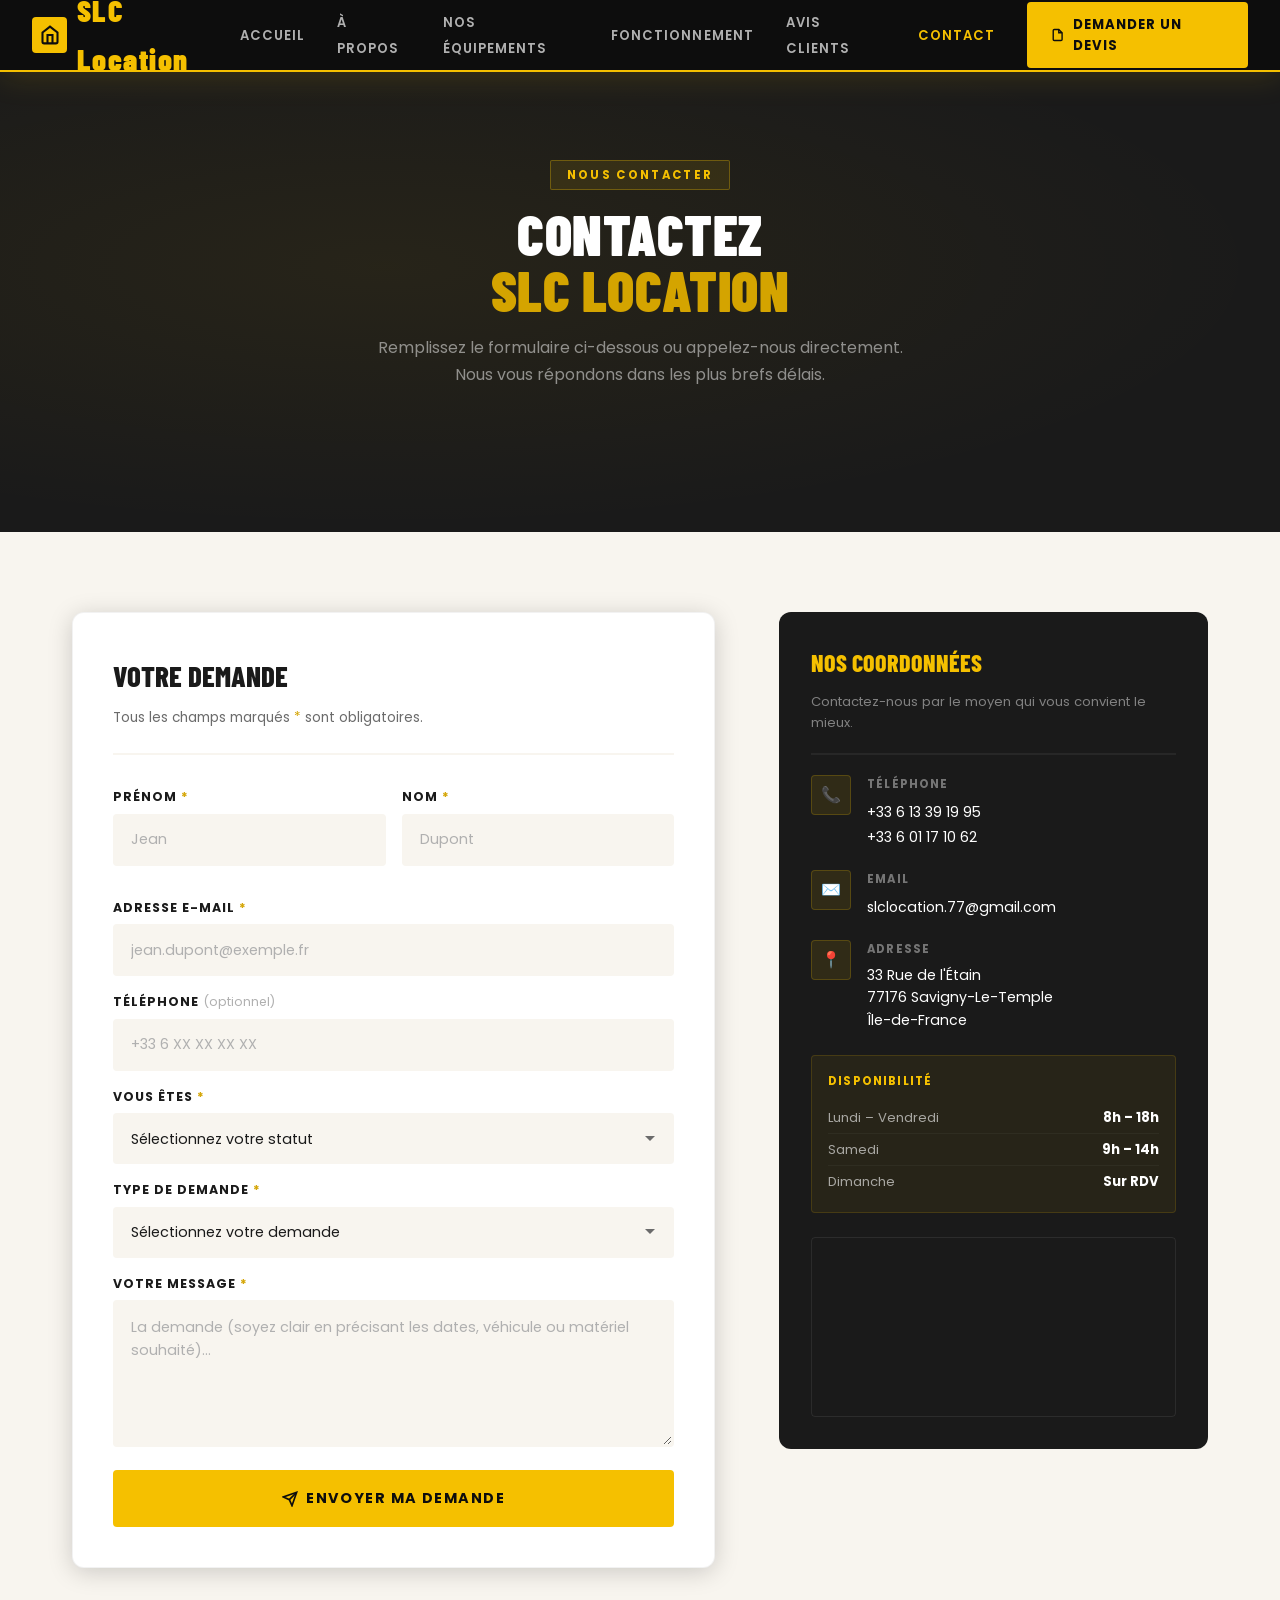
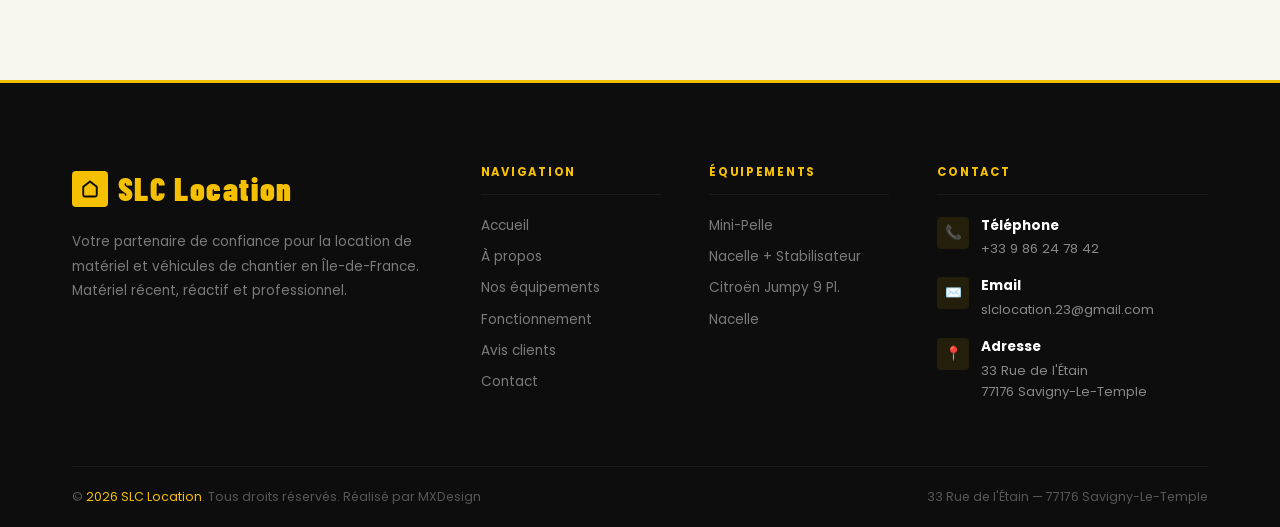
==== commit 60671c33: "Update contact.html" ====
--- a/contact.html
+++ b/contact.html
@@ -121,7 +121,7 @@
             -->
             <form
               id="contact-form"
-              action="https://formspree.io/f/YOUR_FORM_ID"
+              action="https://formspree.io/f/xvzwrjgv"
               method="POST"
               novalidate
               aria-label="Formulaire de contact SLC Location"
@@ -357,15 +357,14 @@
             <div class="footer__contact-icon" aria-hidden="true">📞</div>
             <p>
               <strong>Téléphone</strong>
-              <a href="tel:+33613391995">+33 6 13 39 19 95</a><br />
-              <a href="tel:+33601171062">+33 6 01 17 10 62</a>
+              <a href="tel:+33613391995">+33 9 86 24 78 42</a><br />
             </p>
           </div>
           <div class="footer__contact-item">
             <div class="footer__contact-icon" aria-hidden="true">✉️</div>
             <p>
               <strong>Email</strong>
-              <a href="mailto:slclocation.77@gmail.com">slclocation.77@gmail.com</a>
+              <a href="mailto:slclocation.77@gmail.com">slclocation.23@gmail.com</a>
             </p>
           </div>
           <div class="footer__contact-item">
@@ -381,7 +380,7 @@
       </div>
 
       <div class="footer__bottom">
-        <p>© <span class="footer-year">2024</span> <span>SLC Location</span>. Tous droits réservés.</p>
+        <p>© <span class="footer-year">2026</span> <span>SLC Location</span>. Tous droits réservés. Réalisé par MXDesign</p>
         <p>33 Rue de l'Étain — 77176 Savigny-Le-Temple</p>
       </div>
     </div>
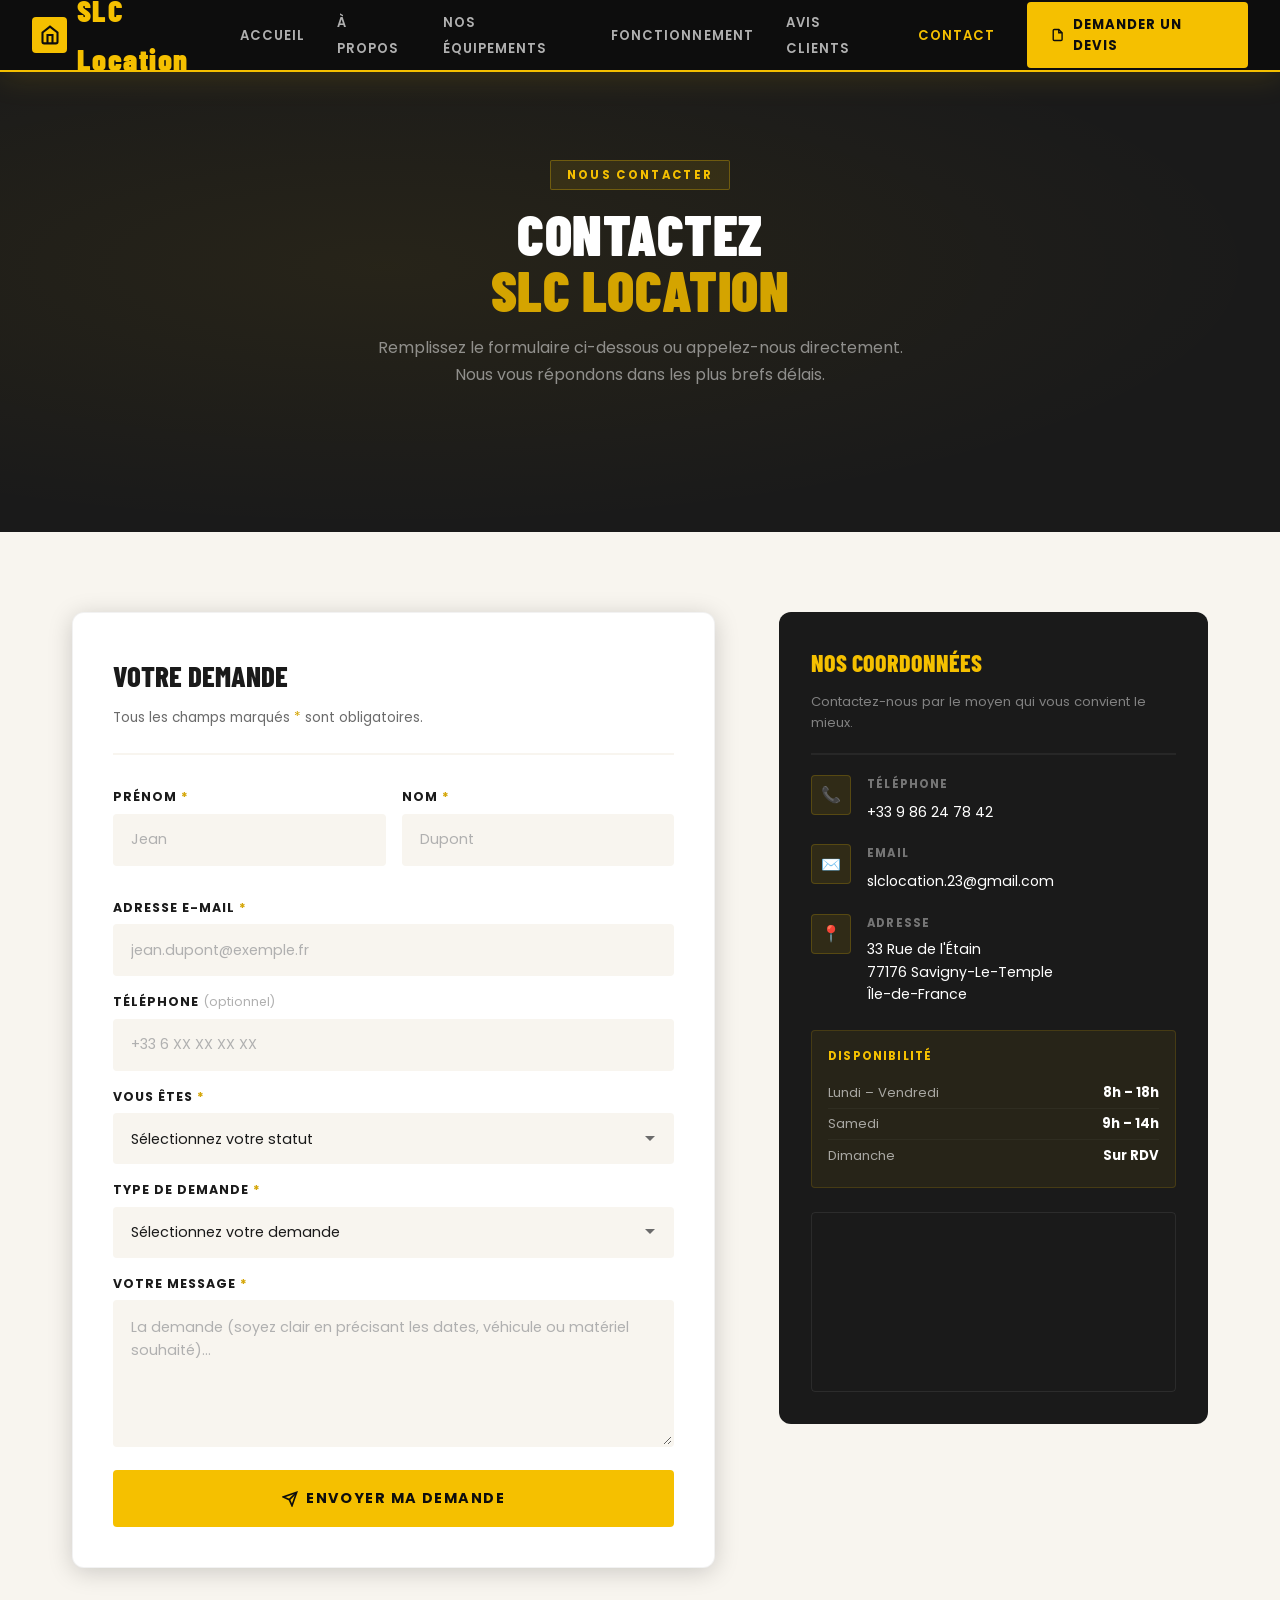
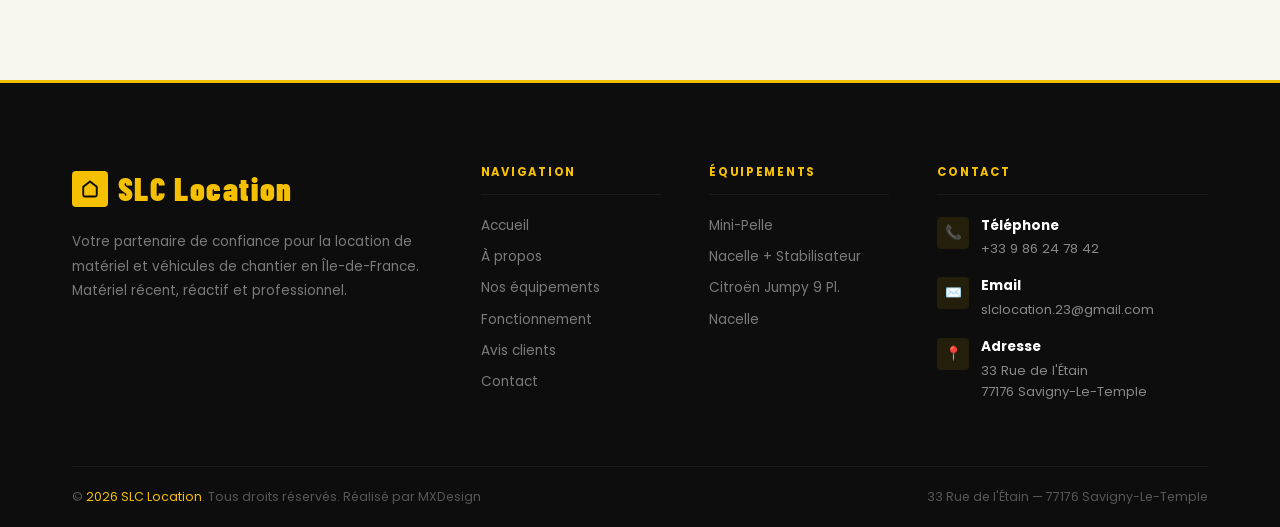
==== commit 500b59ae: "Update contact.html" ====
--- a/contact.html
+++ b/contact.html
@@ -252,8 +252,7 @@
               <div class="contact-info-icon" aria-hidden="true">📞</div>
               <div>
                 <h4>Téléphone</h4>
-                <a href="tel:+33613391995">+33 6 13 39 19 95</a><br />
-                <a href="tel:+33601171062">+33 6 01 17 10 62</a>
+                <a href="tel:+33986247842">+33 9 86 24 78 42</a><br />
               </div>
             </div>
 
@@ -262,7 +261,7 @@
               <div class="contact-info-icon" aria-hidden="true">✉️</div>
               <div>
                 <h4>Email</h4>
-                <a href="mailto:slclocation.77@gmail.com">slclocation.77@gmail.com</a>
+                <a href="mailto:slclocation.23@gmail.com">slclocation.23@gmail.com</a>
               </div>
             </div>
 
@@ -364,7 +363,7 @@
             <div class="footer__contact-icon" aria-hidden="true">✉️</div>
             <p>
               <strong>Email</strong>
-              <a href="mailto:slclocation.77@gmail.com">slclocation.23@gmail.com</a>
+              <a href="mailto:slclocation.23@gmail.com">slclocation.23@gmail.com</a>
             </p>
           </div>
           <div class="footer__contact-item">
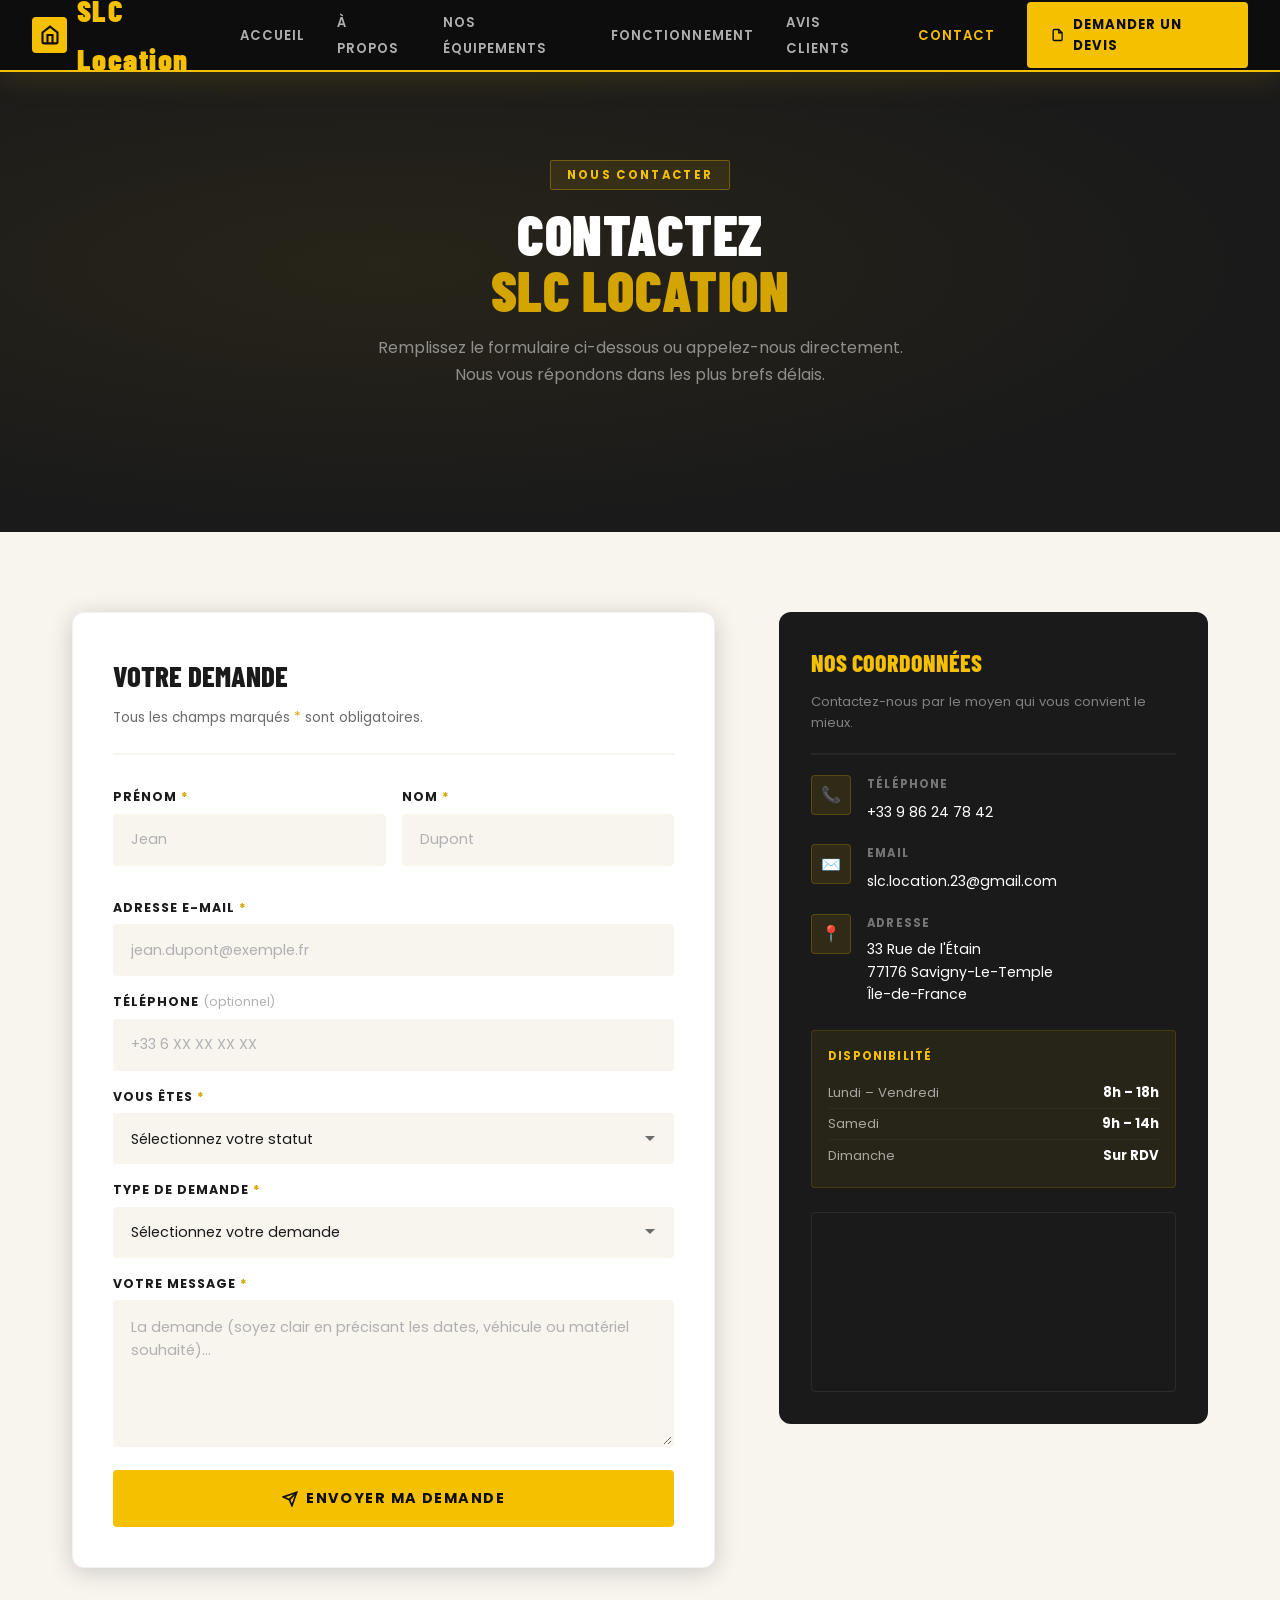
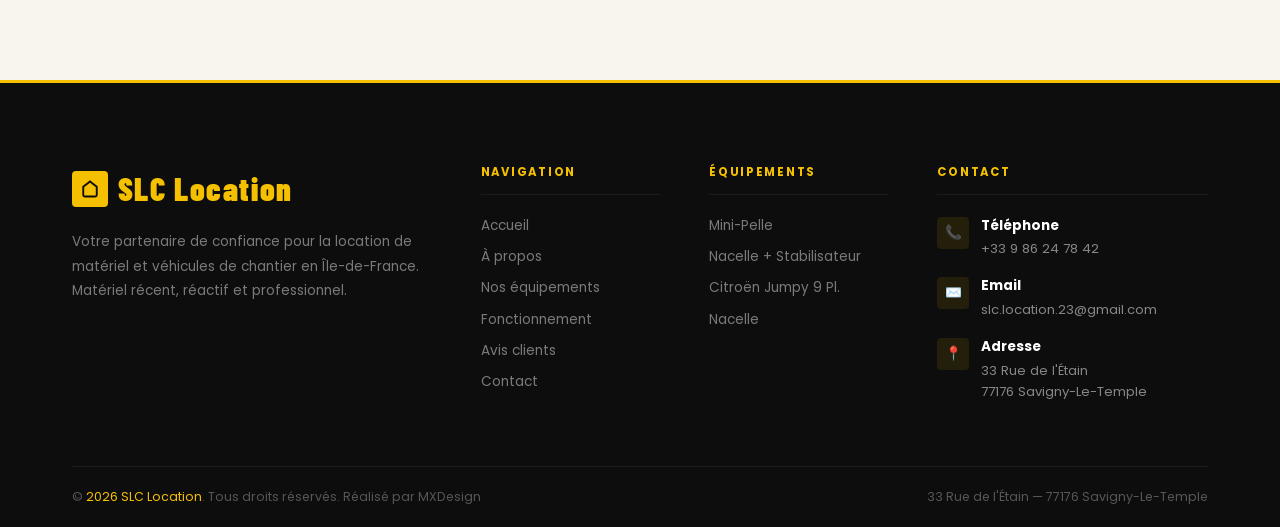
==== commit 6ed1404d: "Update contact.html" ====
--- a/contact.html
+++ b/contact.html
@@ -261,7 +261,7 @@
               <div class="contact-info-icon" aria-hidden="true">✉️</div>
               <div>
                 <h4>Email</h4>
-                <a href="mailto:slclocation.23@gmail.com">slclocation.23@gmail.com</a>
+                <a href="mailto:slc.location.23@gmail.com">slc.location.23@gmail.com</a>
               </div>
             </div>
 
@@ -363,7 +363,7 @@
             <div class="footer__contact-icon" aria-hidden="true">✉️</div>
             <p>
               <strong>Email</strong>
-              <a href="mailto:slclocation.23@gmail.com">slclocation.23@gmail.com</a>
+              <a href="mailto:slc.location.23@gmail.com">slc.location.23@gmail.com</a>
             </p>
           </div>
           <div class="footer__contact-item">
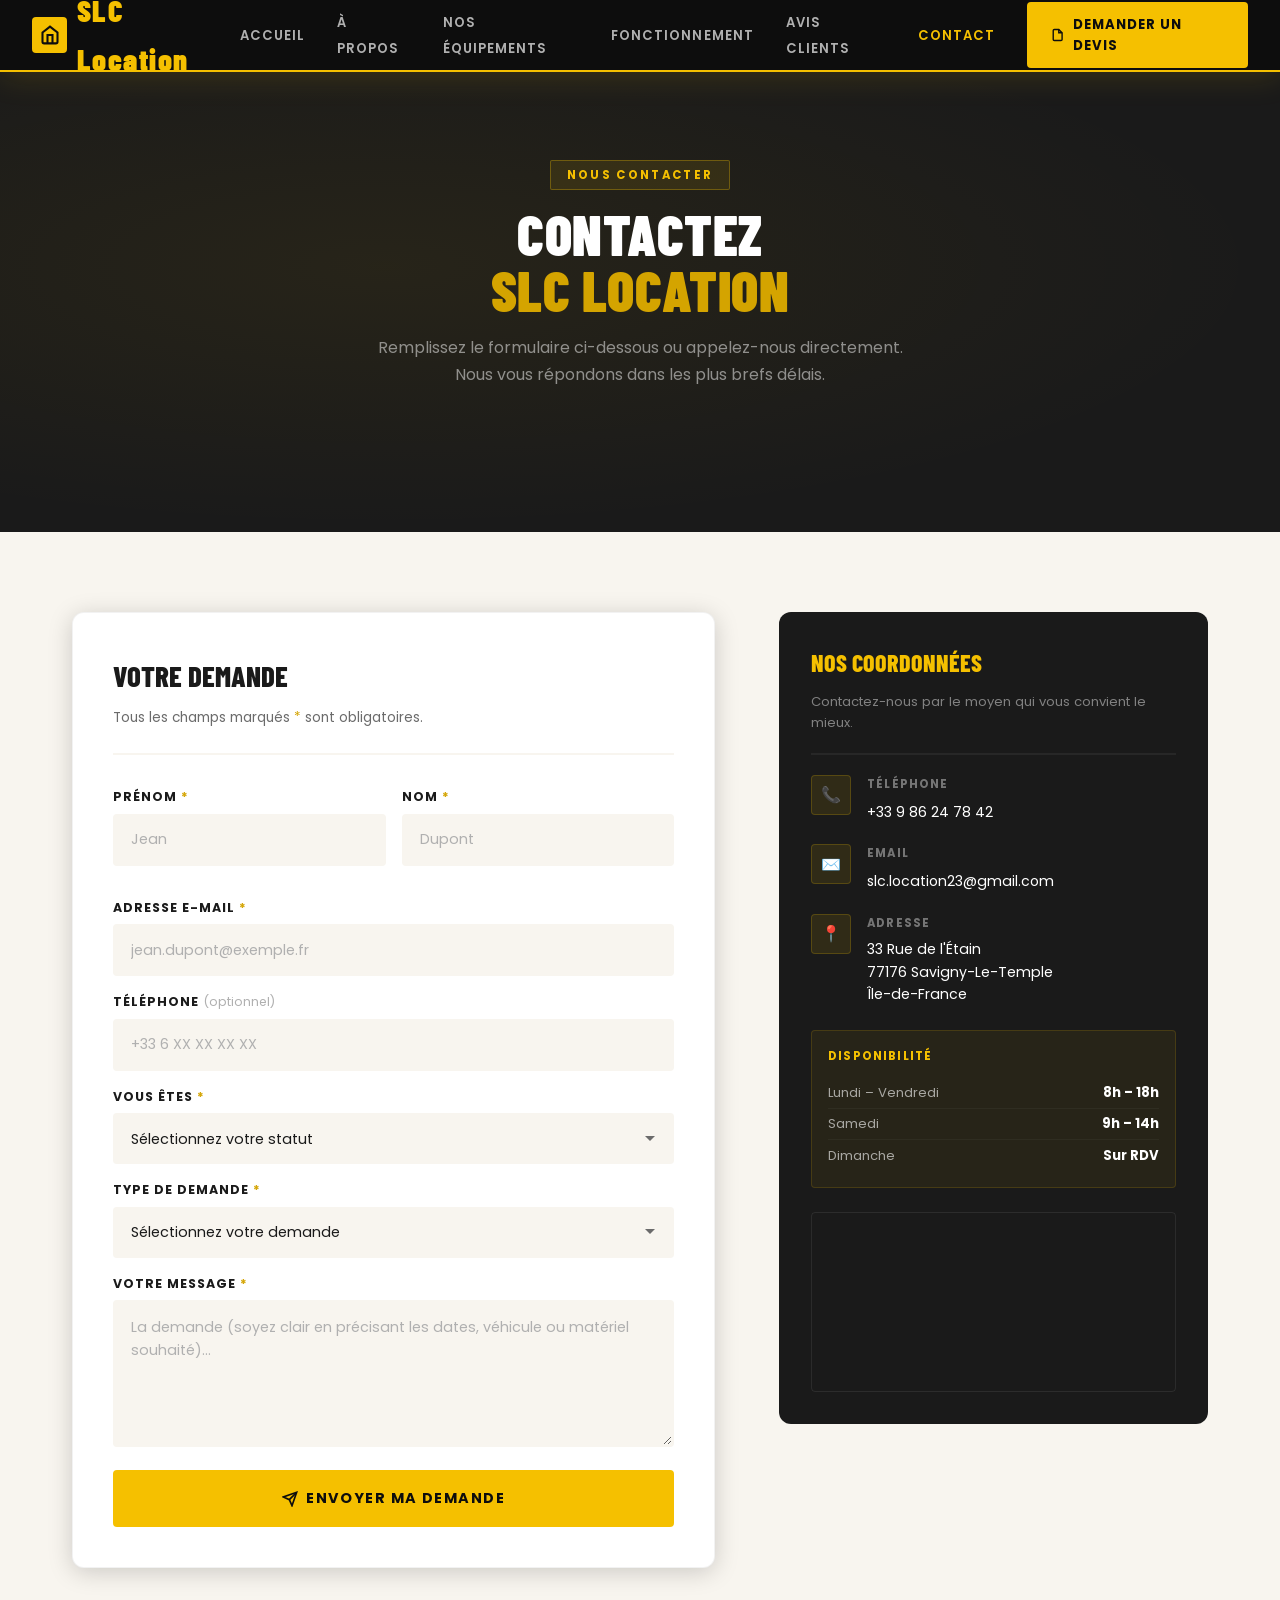
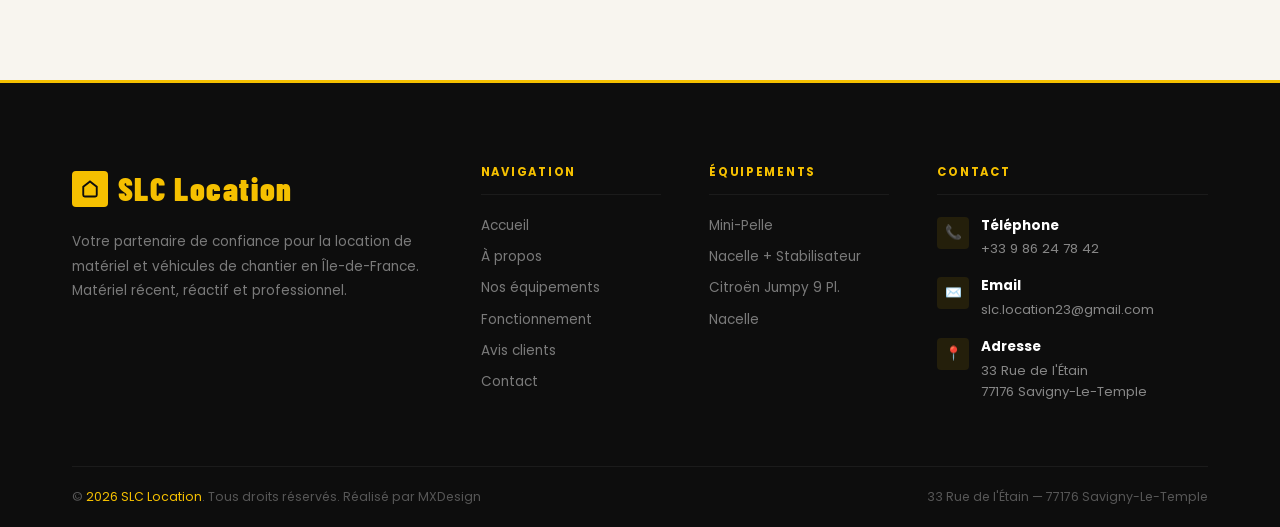
==== commit 6b8b1c6f: "Update contact.html" ====
--- a/contact.html
+++ b/contact.html
@@ -261,7 +261,7 @@
               <div class="contact-info-icon" aria-hidden="true">✉️</div>
               <div>
                 <h4>Email</h4>
-                <a href="mailto:slc.location.23@gmail.com">slc.location.23@gmail.com</a>
+                <a href="mailto:slc.location23@gmail.com">slc.location23@gmail.com</a>
               </div>
             </div>
 
@@ -363,7 +363,7 @@
             <div class="footer__contact-icon" aria-hidden="true">✉️</div>
             <p>
               <strong>Email</strong>
-              <a href="mailto:slc.location.23@gmail.com">slc.location.23@gmail.com</a>
+              <a href="mailto:slc.location23@gmail.com">slc.location23@gmail.com</a>
             </p>
           </div>
           <div class="footer__contact-item">
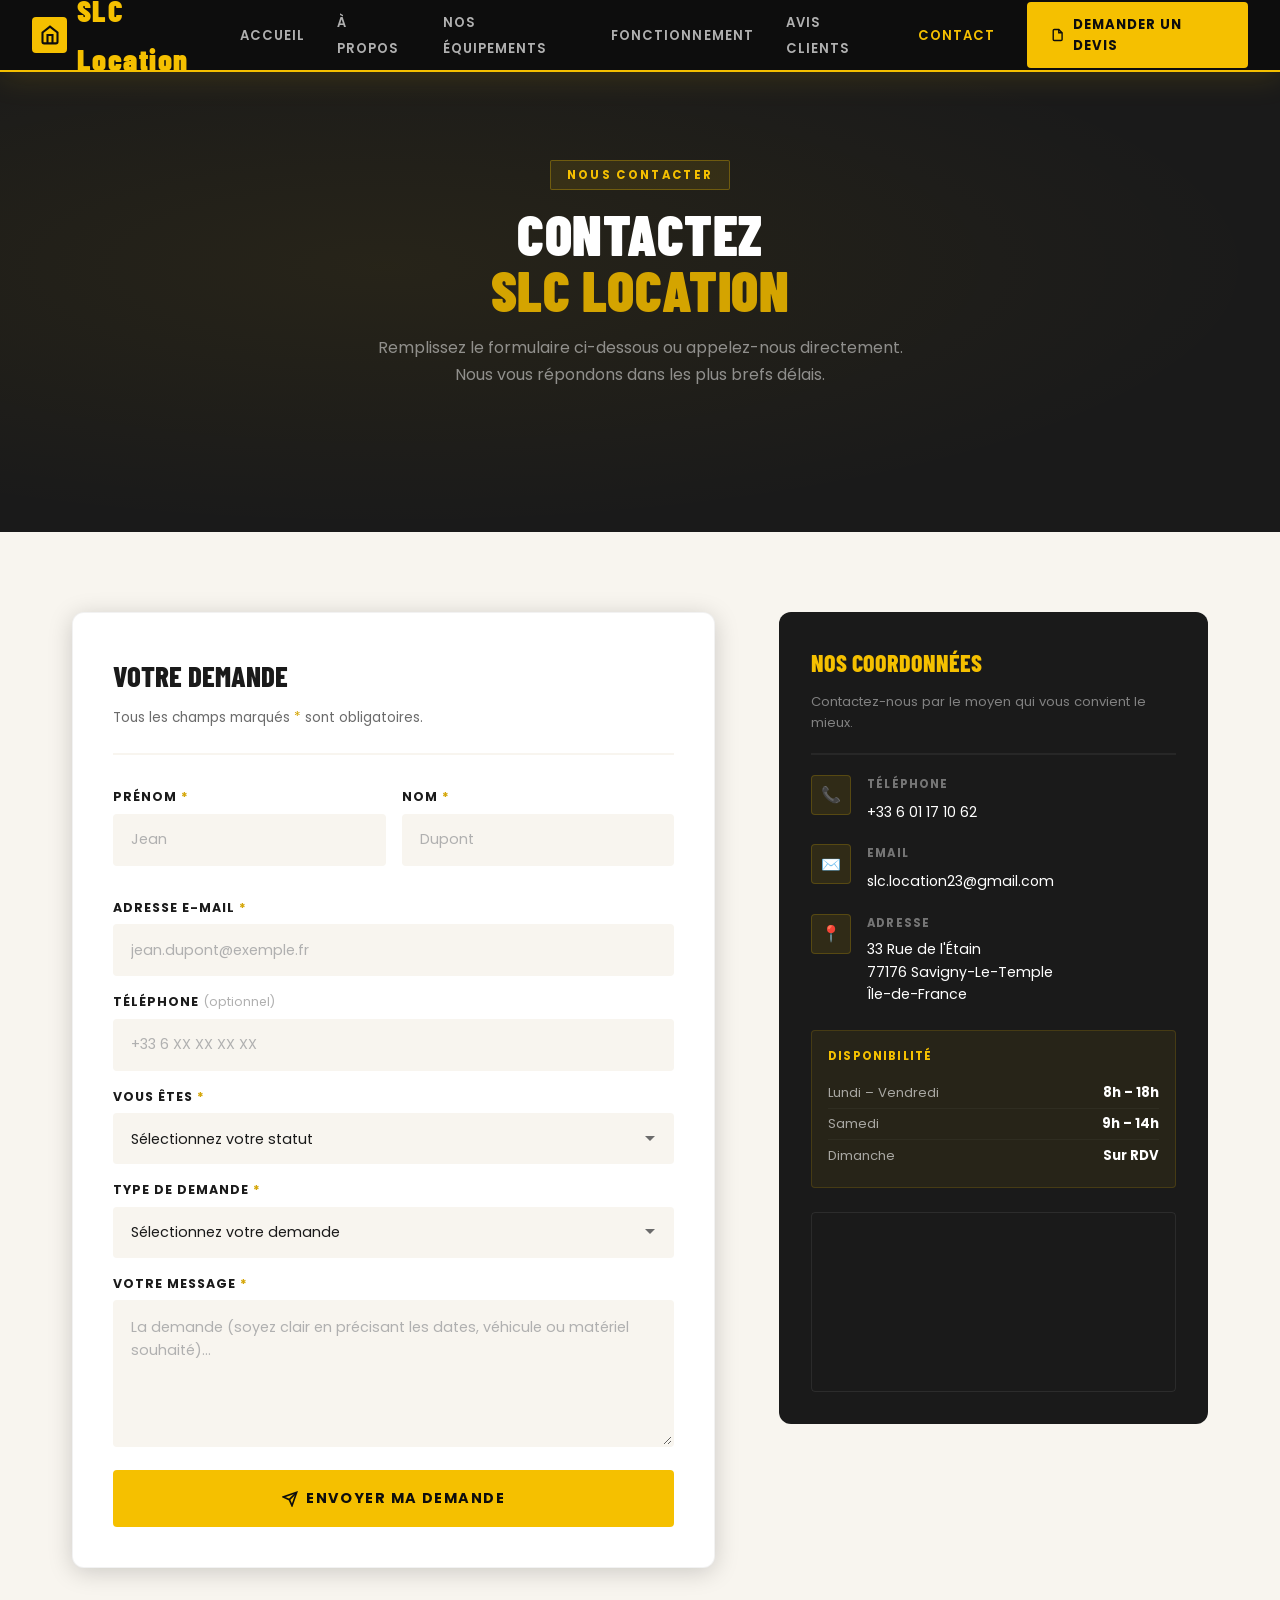
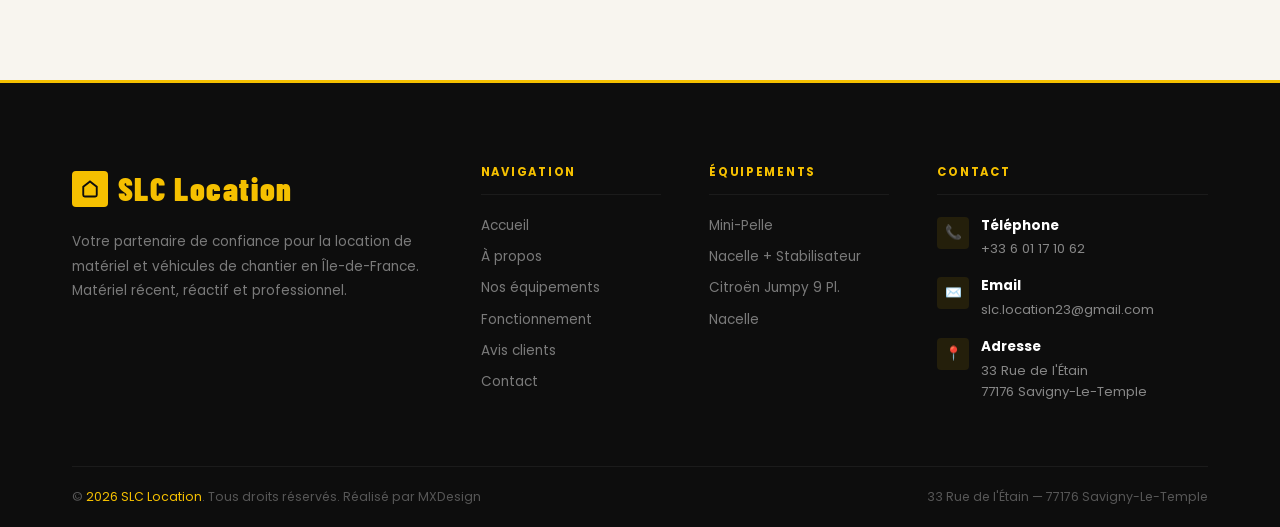
==== commit e5011dc6: "Update contact.html" ====
--- a/contact.html
+++ b/contact.html
@@ -252,7 +252,7 @@
               <div class="contact-info-icon" aria-hidden="true">📞</div>
               <div>
                 <h4>Téléphone</h4>
-                <a href="tel:+33986247842">+33 9 86 24 78 42</a><br />
+                <a href="tel:+33601171062">+33 6 01 17 10 62</a><br />
               </div>
             </div>
 
@@ -356,7 +356,7 @@
             <div class="footer__contact-icon" aria-hidden="true">📞</div>
             <p>
               <strong>Téléphone</strong>
-              <a href="tel:+33613391995">+33 9 86 24 78 42</a><br />
+              <a href="tel:+33613391995">+33 6 01 17 10 62</a><br />
             </p>
           </div>
           <div class="footer__contact-item">
